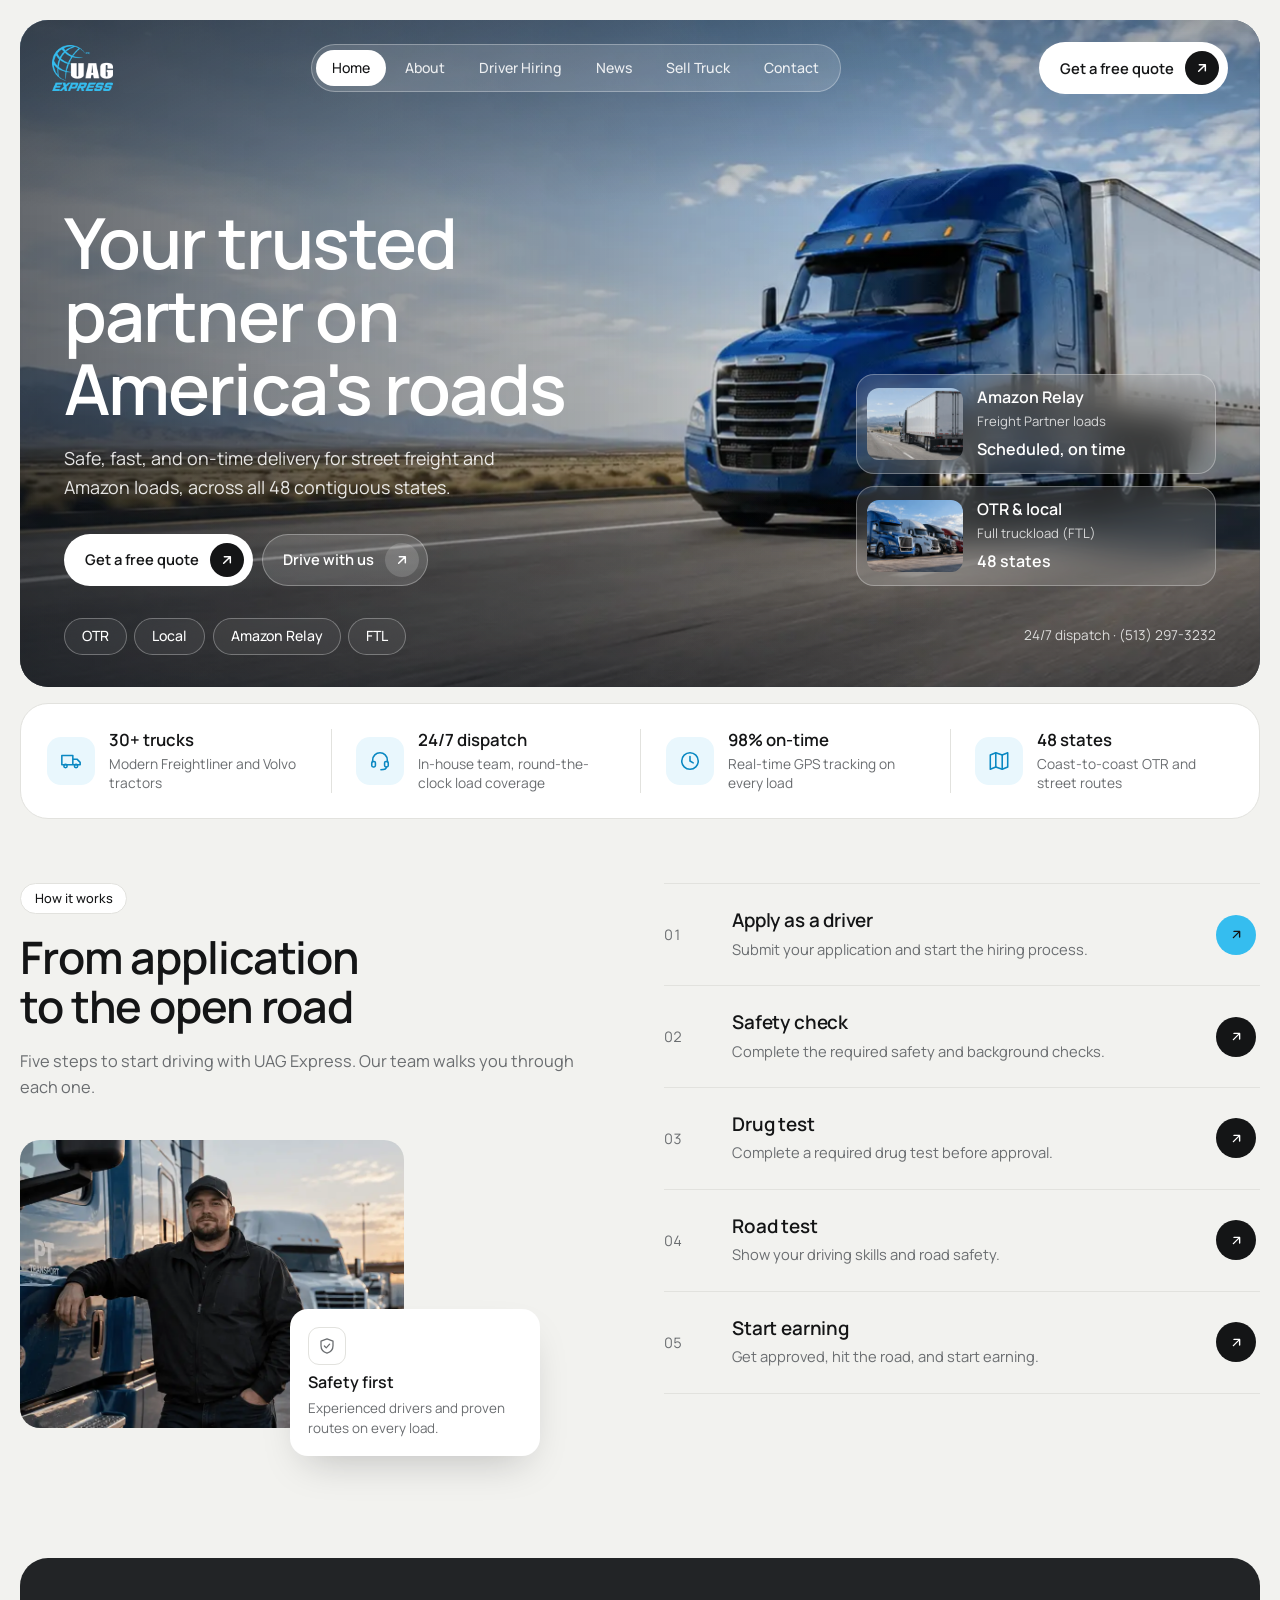
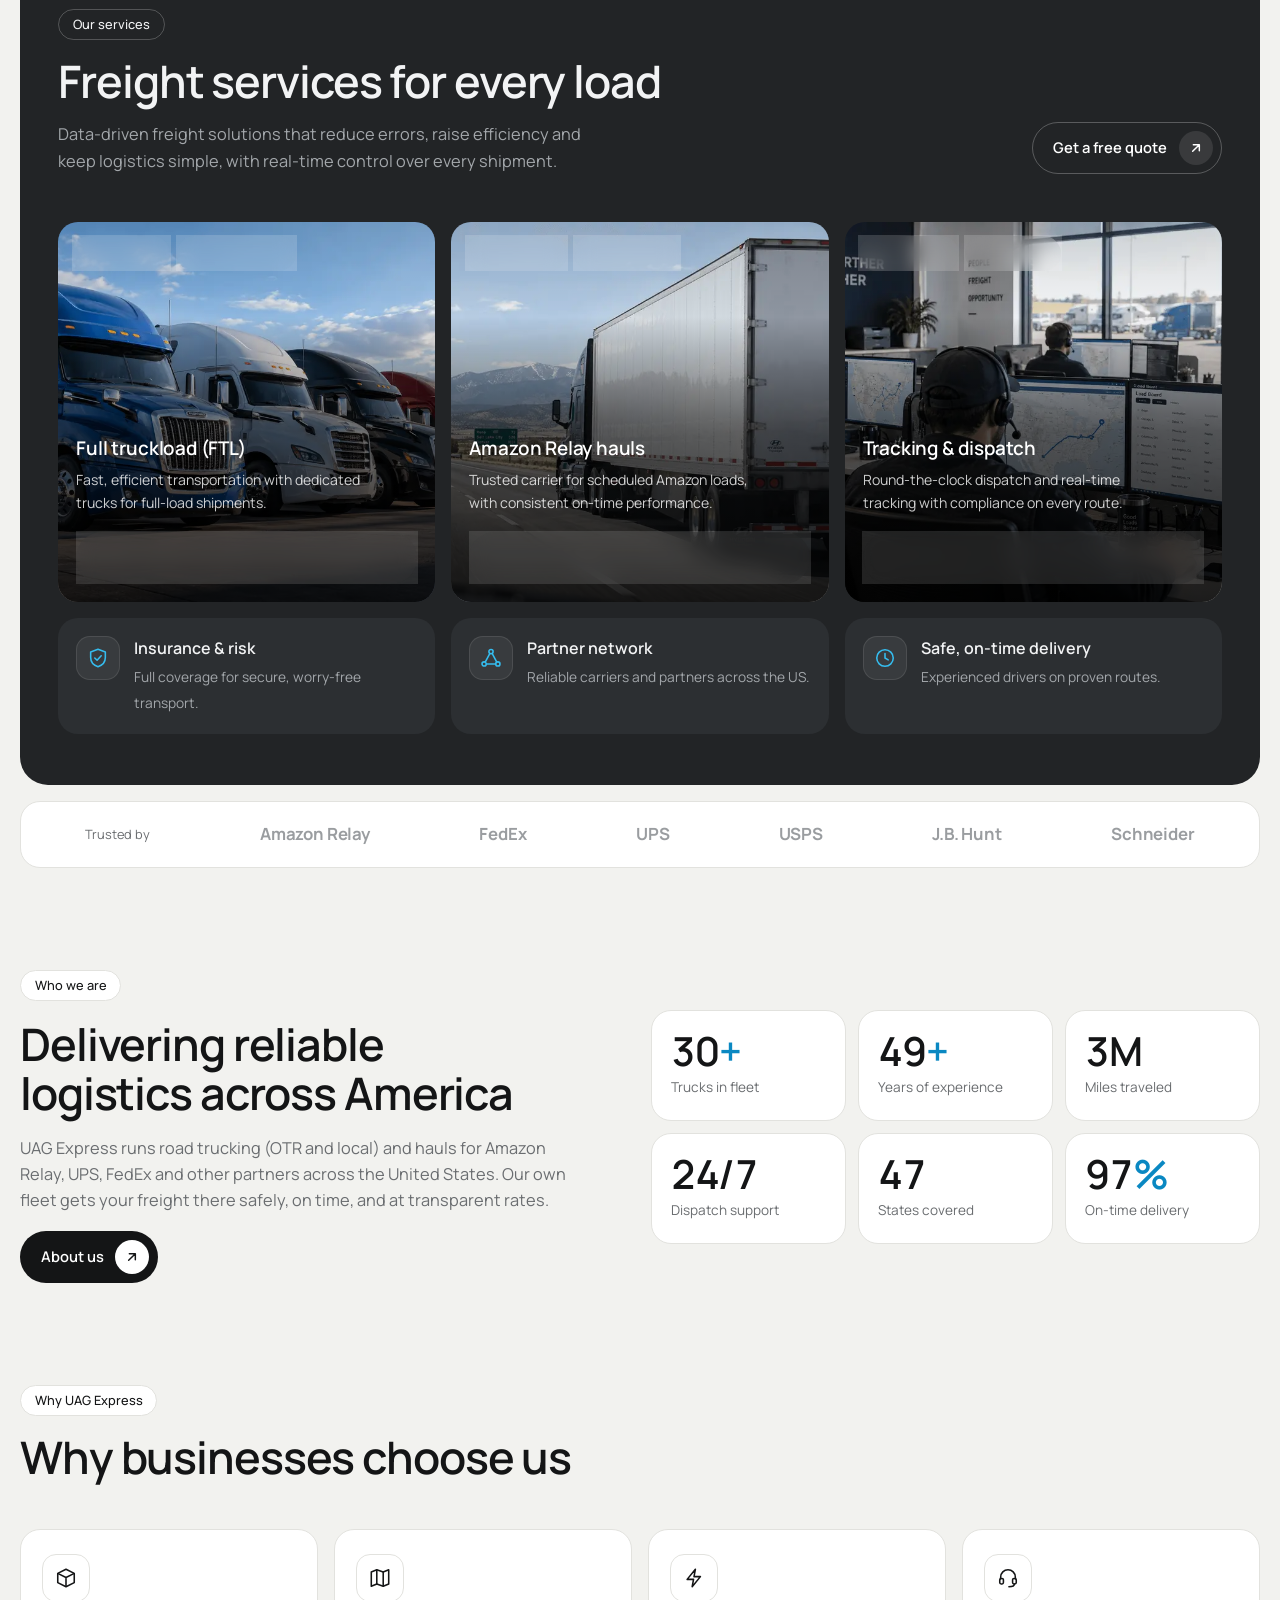
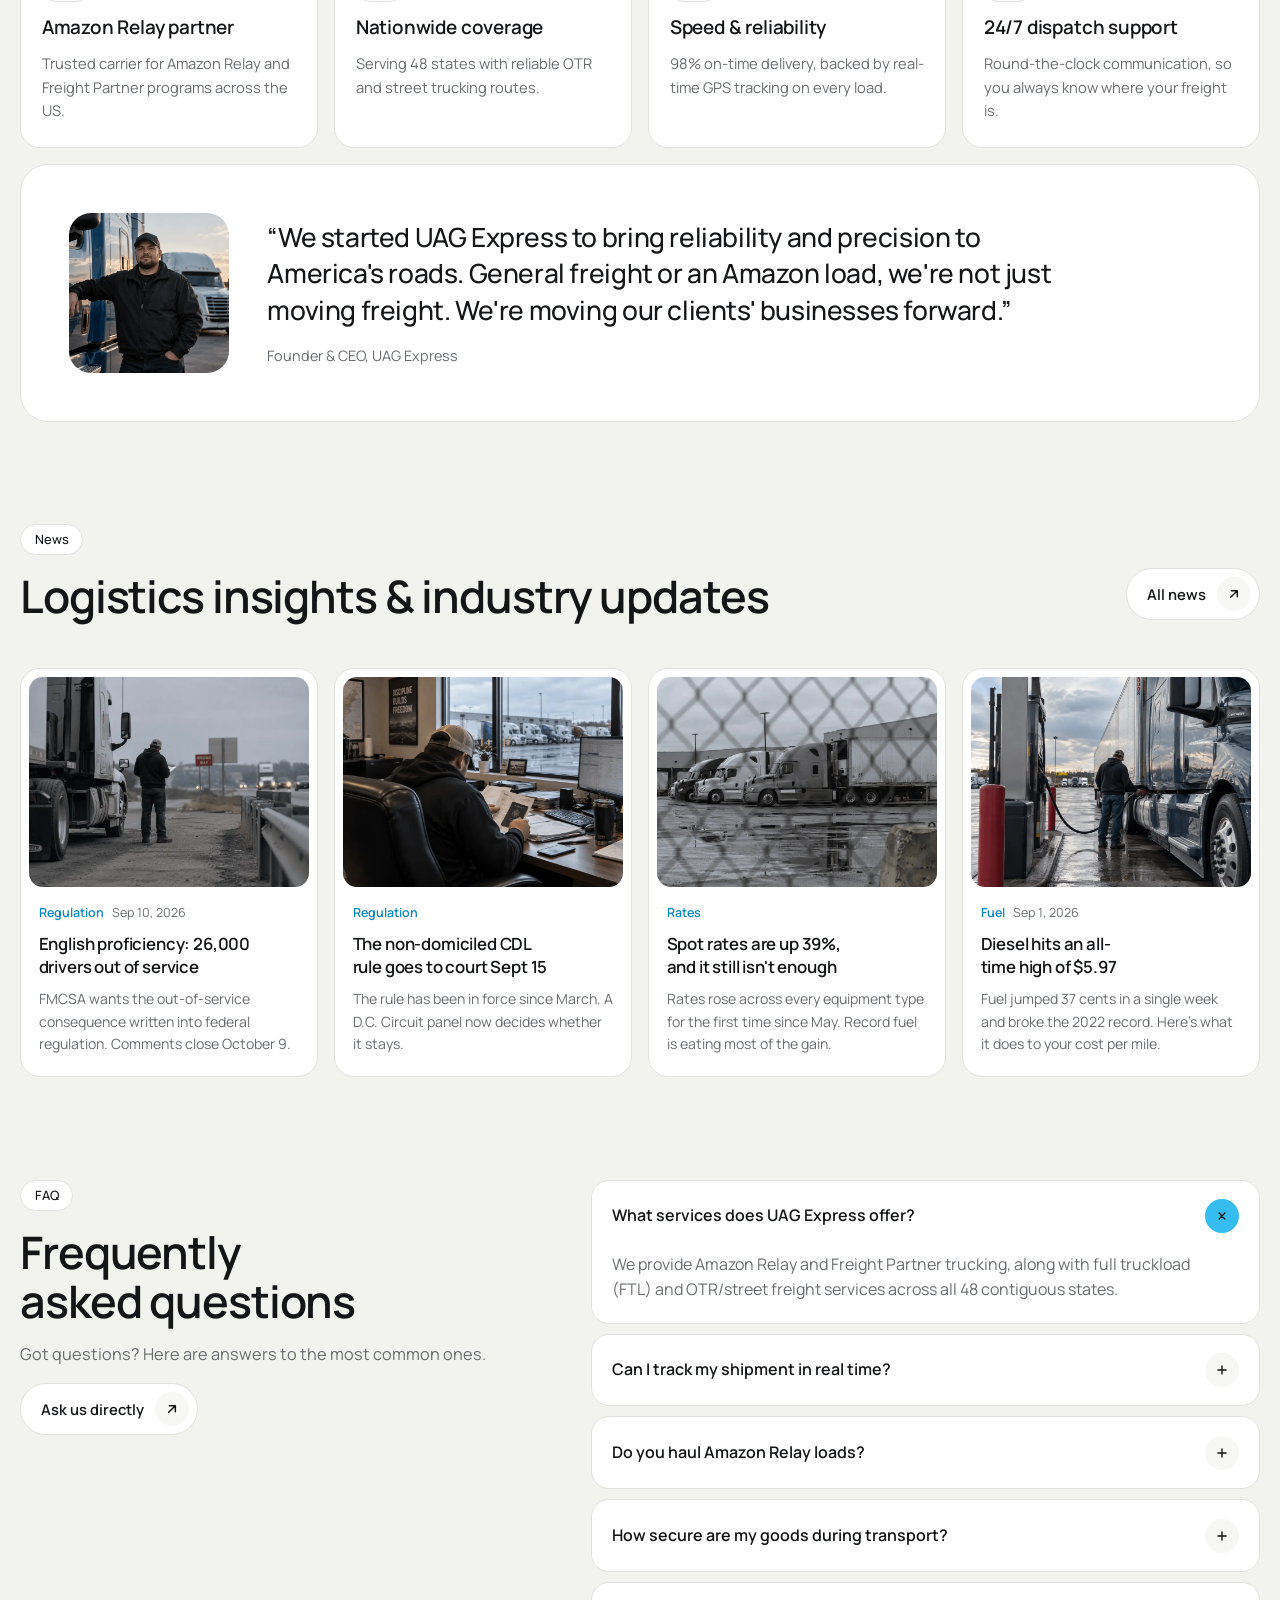
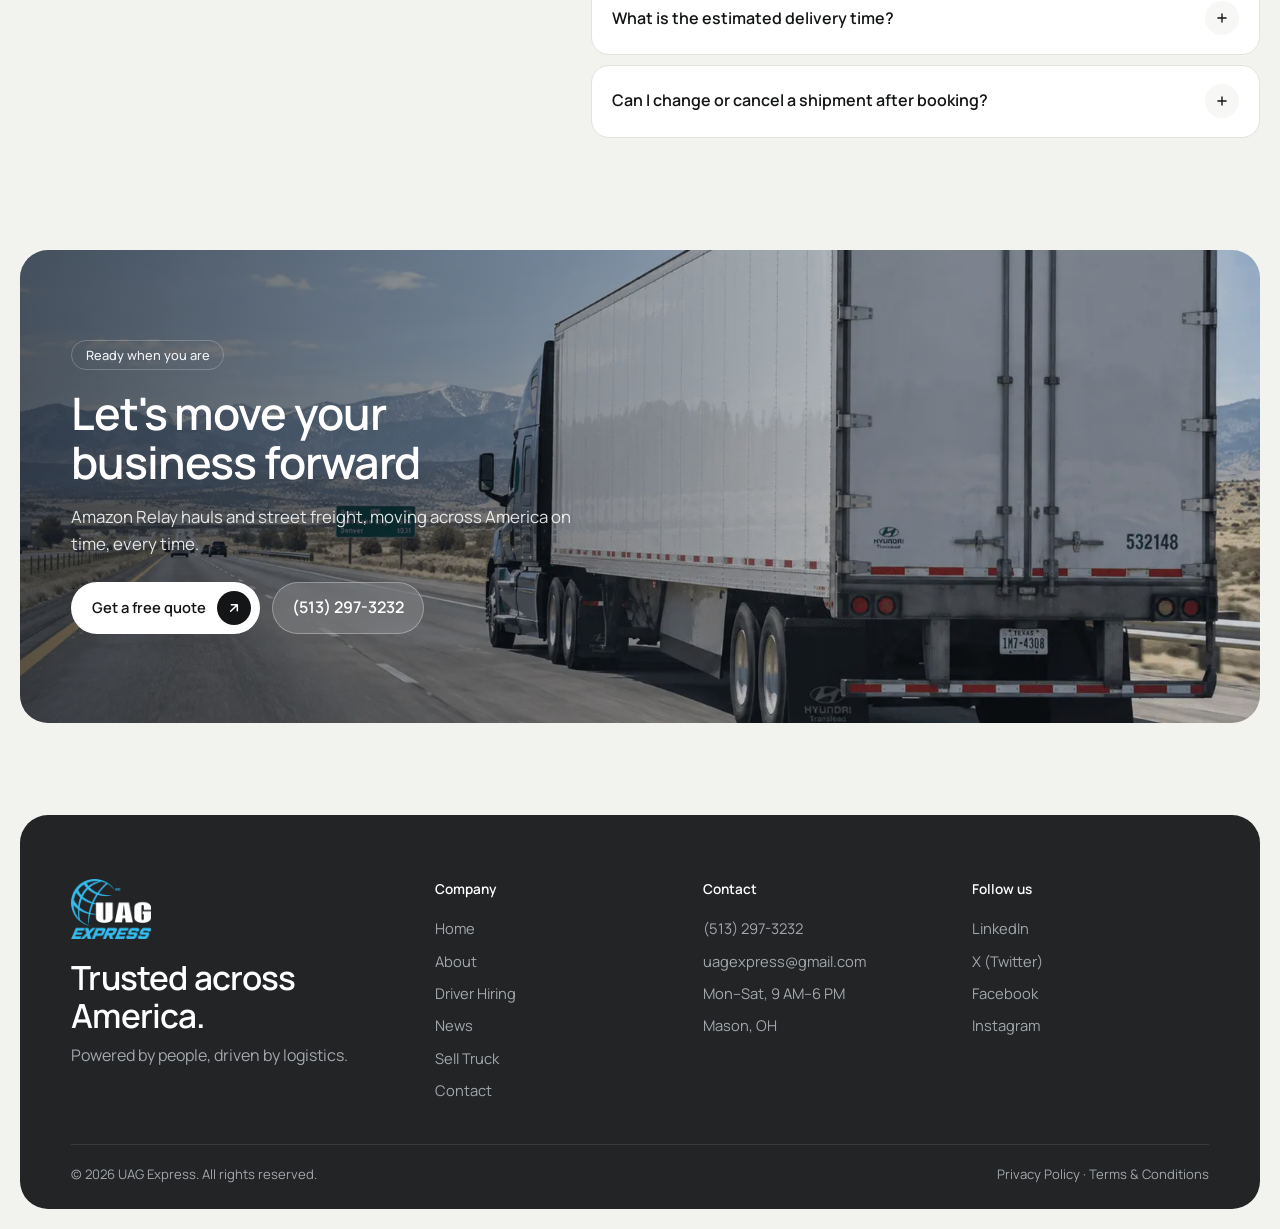
==== index.html @ dd46eb97 "first commit" ====
<!doctype html>
<html lang="en">
<head>
<meta charset="utf-8">
<meta name="viewport" content="width=device-width, initial-scale=1, viewport-fit=cover">
<title>UAG Express — OTR, Local &amp; Amazon Relay Trucking</title>
<meta name="description" content="UAG Express runs OTR, local and Amazon Relay trucking across 48 states. 24/7 dispatch, real-time GPS tracking and 98% on-time delivery. Mason, OH.">
<link rel="canonical" href="https://uagexpress.com/">
<meta property="og:type" content="website">
<meta property="og:site_name" content="UAG Express">
<meta property="og:title" content="UAG Express — OTR, Local &amp; Amazon Relay Trucking">
<meta property="og:description" content="UAG Express runs OTR, local and Amazon Relay trucking across 48 states. 24/7 dispatch, real-time GPS tracking and 98% on-time delivery. Mason, OH.">
<meta property="og:url" content="https://uagexpress.com/">
<meta property="og:image" content="https://uagexpress.com/img/og-image.jpg">
<meta property="og:image:width" content="1200">
<meta property="og:image:height" content="630">
<meta name="twitter:card" content="summary_large_image">
<meta name="theme-color" content="#F2F2EF">
<link rel="icon" type="image/png" href="img/logo-navy.png">
<link rel="preconnect" href="https://fonts.googleapis.com">
<link rel="preconnect" href="https://fonts.gstatic.com" crossorigin>
<link rel="stylesheet" href="https://fonts.googleapis.com/css2?family=Manrope:wght@400;500;600;700&display=swap">
<link rel="stylesheet" href="css/style.css">
<script src="js/main.js" defer></script>
</head>
<body data-page="home">

<svg width="0" height="0" style="position:absolute" aria-hidden="true">
  <defs>
    <symbol id="i-ne" viewBox="0 0 24 24" fill="none" stroke="currentColor" stroke-width="2.2" stroke-linecap="round" stroke-linejoin="round"><path d="M7 17L17 7M8 7h9v9"/></symbol>
    <symbol id="i-plus" viewBox="0 0 24 24" fill="none" stroke="currentColor" stroke-width="2.4" stroke-linecap="round"><path d="M12 5v14M5 12h14"/></symbol>
    <symbol id="i-truck" viewBox="0 0 24 24" fill="none" stroke="currentColor" stroke-width="1.7" stroke-linejoin="round"><path d="M2 6h12v10H2zM14 10h4.5l3.5 3.5V16h-8z"/><circle cx="6" cy="17.5" r="1.8"/><circle cx="17.5" cy="17.5" r="1.8"/></symbol>
    <symbol id="i-shield" viewBox="0 0 24 24" fill="none" stroke="currentColor" stroke-width="1.7" stroke-linejoin="round" stroke-linecap="round"><path d="M12 2.5l8 3v6c0 5-3.6 8.6-8 10-4.4-1.4-8-5-8-10v-6z"/><path d="M8.5 12l2.5 2.5 4.5-5"/></symbol>
    <symbol id="i-pin" viewBox="0 0 24 24" fill="none" stroke="currentColor" stroke-width="1.7" stroke-linejoin="round"><path d="M12 21.5s7-6.4 7-12a7 7 0 10-14 0c0 5.6 7 12 7 12z"/><circle cx="12" cy="9.5" r="2.4"/></symbol>
    <symbol id="i-headset" viewBox="0 0 24 24" fill="none" stroke="currentColor" stroke-width="1.7" stroke-linecap="round"><path d="M4 13v-2a8 8 0 0116 0v2"/><rect x="3" y="12.5" width="4" height="6" rx="1.5"/><rect x="17" y="12.5" width="4" height="6" rx="1.5"/><path d="M19 18.5c0 1.8-2.2 3-6 3"/></symbol>
    <symbol id="i-net" viewBox="0 0 24 24" fill="none" stroke="currentColor" stroke-width="1.7"><circle cx="12" cy="5" r="2.3"/><circle cx="4.5" cy="18.5" r="2.3"/><circle cx="19.5" cy="18.5" r="2.3"/><path d="M10.8 7L5.7 16.4M13.2 7l5.1 9.4M6.8 18.5h10.4"/></symbol>
    <symbol id="i-clock" viewBox="0 0 24 24" fill="none" stroke="currentColor" stroke-width="1.7" stroke-linecap="round"><circle cx="12" cy="12" r="9"/><path d="M12 7v5l3.5 2"/></symbol>
    <symbol id="i-box" viewBox="0 0 24 24" fill="none" stroke="currentColor" stroke-width="1.7" stroke-linejoin="round"><path d="M12 2.5l9 4.5v10l-9 4.5-9-4.5V7z"/><path d="M3 7l9 4.5L21 7M12 11.5v10"/></symbol>
    <symbol id="i-map" viewBox="0 0 24 24" fill="none" stroke="currentColor" stroke-width="1.7" stroke-linejoin="round"><path d="M2.5 5.5l6-2.5 7 2.5 6-2.5v15.5l-6 2.5-7-2.5-6 2.5z"/><path d="M8.5 3v15.5M15.5 5.5V21"/></symbol>
    <symbol id="i-bolt" viewBox="0 0 24 24" fill="none" stroke="currentColor" stroke-width="1.7" stroke-linejoin="round"><path d="M13.5 2.5L4.5 13.5h7l-1.5 8 9-11h-7z"/></symbol>
    <symbol id="i-phone" viewBox="0 0 24 24" fill="none" stroke="currentColor" stroke-width="1.7" stroke-linejoin="round"><path d="M5 3h4l2 5-2.5 1.5a11 11 0 006 6L16 13l5 2v4a2 2 0 01-2 2A17 17 0 013 5a2 2 0 012-2z"/></symbol>
    <symbol id="i-mail" viewBox="0 0 24 24" fill="none" stroke="currentColor" stroke-width="1.7" stroke-linejoin="round"><rect x="3" y="5" width="18" height="14" rx="2"/><path d="M3 7l9 6 9-6"/></symbol>
    <symbol id="i-loc" viewBox="0 0 24 24" fill="none" stroke="currentColor" stroke-width="1.7" stroke-linejoin="round"><path d="M12 22s7-6.5 7-12a7 7 0 10-14 0c0 5.5 7 12 7 12z"/><circle cx="12" cy="10" r="2.5"/></symbol>
    <symbol id="i-check" viewBox="0 0 24 24" fill="none" stroke="currentColor" stroke-width="1.7" stroke-linecap="round" stroke-linejoin="round"><rect x="3" y="3" width="18" height="18" rx="5"/><path d="M8 12.5l3 3 5-6"/></symbol>
    <symbol id="i-menu" viewBox="0 0 24 24" fill="none" stroke="currentColor" stroke-width="2" stroke-linecap="round"><path d="M4 8h16M4 16h16"/></symbol>
  </defs>
</svg>

<div class="frame">
<main>
<div class="page">
  <div class="hcard">
    <img class="bg" src="img/hero.webp" alt="">
      <div class="topbar">
    <a class="logo" href="index.html" aria-label="UAG Express home"><img src="img/logo-white.png" alt="UAG Express"></a>
    <nav class="nav" aria-label="Main">
      <a href="index.html" aria-current="page">Home</a><a href="about.html">About</a><a href="driver-hiring.html">Driver Hiring</a><a href="news.html">News</a><a href="sell-truck.html">Sell Truck</a><a href="contact.html">Contact</a>
    </nav>
    <a class="btn btn-white" href="contact.html">Get a free quote <span class="ar"><svg><use href="#i-ne"/></svg></span></a>
    <button class="burger" type="button" aria-label="Open menu" aria-expanded="false"><svg width="22" height="22"><use href="#i-menu"/></svg></button>
  </div>
    <div class="hero-body">
      <div class="hero-copy">
        <h1>Your trusted partner on America's roads</h1>
        <p>Safe, fast, and on-time delivery for street freight and Amazon loads, across all 48 contiguous states.</p>
        <div class="hero-btns"><a class="btn btn-white" href="contact.html">Get a free quote <span class="ar"><svg><use href="#i-ne"/></svg></span></a><a class="btn btn-glass" href="driver-hiring.html">Drive with us <span class="ar"><svg><use href="#i-ne"/></svg></span></a></div>
      </div>
      <div class="glass-stack">
        <a class="gcard" href="#services"><img src="img/states.webp" alt=""><div><b>Amazon Relay</b><span>Freight Partner loads</span><em>Scheduled, on time</em></div></a>
        <a class="gcard" href="#services"><img src="img/fleet.webp" alt=""><div><b>OTR &amp; local</b><span>Full truckload (FTL)</span><em>48 states</em></div></a>
      </div>
    </div>
    <div class="hero-foot">
      <div class="chips"><span>OTR</span><span>Local</span><span>Amazon Relay</span><span>FTL</span></div>
      <small>24/7 dispatch · (513) 297-3232</small>
    </div>
  </div>

  <div>
    <div class="features">
      <div class="feat"><span class="ibox"><svg><use href="#i-truck"/></svg></span><div><b>30+ trucks</b><span>Modern Freightliner and Volvo tractors</span></div></div>
      <div class="feat"><span class="ibox"><svg><use href="#i-headset"/></svg></span><div><b>24/7 dispatch</b><span>In-house team, round-the-clock load coverage</span></div></div>
      <div class="feat"><span class="ibox"><svg><use href="#i-clock"/></svg></span><div><b>98% on-time</b><span>Real-time GPS tracking on every load</span></div></div>
      <div class="feat"><span class="ibox"><svg><use href="#i-map"/></svg></span><div><b>48 states</b><span>Coast-to-coast OTR and street routes</span></div></div>
    </div>
  </div>

  <section id="drive" style="padding-top:clamp(32px,5vw,64px)">
    <div class="wrap process">
      <div class="process-l">
        <span class="tag">How it works</span>
        <h2>From application to the open road</h2>
        <p class="lede">Five steps to start driving with UAG Express. Our team walks you through each one.</p>
        <div class="photo-note">
          <div class="ph"><img src="img/driver.webp" alt="UAG Express driver beside his truck" loading="lazy"></div>
          <div class="note"><span class="ibox"><svg><use href="#i-shield"/></svg></span><b>Safety first</b><span>Experienced drivers and proven routes on every load.</span></div>
        </div>
      </div>
      <ol class="steps">
        <li><span class="no">01</span><div><h3>Apply as a driver</h3><p>Submit your application and start the hiring process.</p></div><a class="go" href="driver-hiring.html#apply" aria-label="Apply as a driver"><svg><use href="#i-ne"/></svg></a></li>
        <li><span class="no">02</span><div><h3>Safety check</h3><p>Complete the required safety and background checks.</p></div><span class="go"><svg><use href="#i-ne"/></svg></span></li>
        <li><span class="no">03</span><div><h3>Drug test</h3><p>Complete a required drug test before approval.</p></div><span class="go"><svg><use href="#i-ne"/></svg></span></li>
        <li><span class="no">04</span><div><h3>Road test</h3><p>Show your driving skills and road safety.</p></div><span class="go"><svg><use href="#i-ne"/></svg></span></li>
        <li><span class="no">05</span><div><h3>Start earning</h3><p>Get approved, hit the road, and start earning.</p></div><span class="go"><svg><use href="#i-ne"/></svg></span></li>
      </ol>
    </div>
  </section>

  <div class="wrap" id="services">
    <div class="dcard">
      <div class="head row">
        <div><span class="tag on-dark">Our services</span><h2>Freight services for every load</h2><p class="lede">Data-driven freight solutions that reduce errors, raise efficiency and keep logistics simple, with real-time control over every shipment.</p></div>
        <a class="btn btn-line on-dark" href="contact.html">Get a free quote <span class="ar"><svg><use href="#i-ne"/></svg></span></a>
      </div>
      <div class="cards3">
        <article class="icard"><img src="img/fleet.webp" alt="" loading="lazy"><div class="tags"><span>Full truckload</span><span>Dedicated trucks</span></div><div class="bottom"><h3>Full truckload (FTL)</h3><p>Fast, efficient transportation with dedicated trucks for full-load shipments.</p><a class="btn" href="contact.html">Request a quote <span class="ar"><svg><use href="#i-ne"/></svg></span></a></div></article>
        <article class="icard"><img src="img/states.webp" alt="" loading="lazy"><div class="tags"><span>Amazon Relay</span><span>Freight Partner</span></div><div class="bottom"><h3>Amazon Relay hauls</h3><p>Trusted carrier for scheduled Amazon loads, with consistent on-time performance.</p><a class="btn" href="contact.html">Request a quote <span class="ar"><svg><use href="#i-ne"/></svg></span></a></div></article>
        <article class="icard"><img src="img/dispatch.webp" alt="" loading="lazy"><div class="tags"><span>24/7 dispatch</span><span>GPS tracking</span></div><div class="bottom"><h3>Tracking &amp; dispatch</h3><p>Round-the-clock dispatch and real-time tracking with compliance on every route.</p><a class="btn" href="contact.html">Talk to dispatch <span class="ar"><svg><use href="#i-ne"/></svg></span></a></div></article>
      </div>
      <div class="mini3">
        <div class="mini"><span class="ibox"><svg><use href="#i-shield"/></svg></span><div><b>Insurance &amp; risk</b><span>Full coverage for secure, worry-free transport.</span></div></div>
        <div class="mini"><span class="ibox"><svg><use href="#i-net"/></svg></span><div><b>Partner network</b><span>Reliable carriers and partners across the US.</span></div></div>
        <div class="mini"><span class="ibox"><svg><use href="#i-clock"/></svg></span><div><b>Safe, on-time delivery</b><span>Experienced drivers on proven routes.</span></div></div>
      </div>
    </div>
    <div class="partners"><small>Trusted by</small><span>Amazon Relay</span><span>FedEx</span><span>UPS</span><span>USPS</span><span>J.B. Hunt</span><span>Schneider</span></div>
  </div>

  <section>
    <div class="wrap about">
      <div>
        <span class="tag">Who we are</span>
        <h2>Delivering reliable logistics across America</h2>
        <p class="lede">UAG Express runs road trucking (OTR and local) and hauls for Amazon Relay, UPS, FedEx and other partners across the United States. Our own fleet gets your freight there safely, on time, and at transparent rates.</p>
        <a class="btn btn-dark" href="about.html" style="justify-self:start">About us <span class="ar"><svg><use href="#i-ne"/></svg></span></a>
      </div>
      <div class="stats">
        <div class="stat"><span class="n">30<i>+</i></span><span class="k">Trucks in fleet</span></div>
        <div class="stat"><span class="n">50<i>+</i></span><span class="k">Years of experience</span></div>
        <div class="stat"><span class="n">3M</span><span class="k">Miles traveled</span></div>
        <div class="stat"><span class="n">24/7</span><span class="k">Dispatch support</span></div>
        <div class="stat"><span class="n">48</span><span class="k">States covered</span></div>
        <div class="stat"><span class="n">98<i>%</i></span><span class="k">On-time delivery</span></div>
      </div>
    </div>
  </section>

  <section class="mt0">
    <div class="wrap">
      <div class="head"><span class="tag">Why UAG Express</span><h2>Why businesses choose us</h2></div>
      <div class="why">
        <div class="wcard"><span class="ibox"><svg><use href="#i-box"/></svg></span><h3>Amazon Relay partner</h3><p>Trusted carrier for Amazon Relay and Freight Partner programs across the US.</p></div>
        <div class="wcard"><span class="ibox"><svg><use href="#i-map"/></svg></span><h3>Nationwide coverage</h3><p>Serving 48 states with reliable OTR and street trucking routes.</p></div>
        <div class="wcard"><span class="ibox"><svg><use href="#i-bolt"/></svg></span><h3>Speed &amp; reliability</h3><p>98% on-time delivery, backed by real-time GPS tracking on every load.</p></div>
        <div class="wcard"><span class="ibox"><svg><use href="#i-headset"/></svg></span><h3>24/7 dispatch support</h3><p>Round-the-clock communication, so you always know where your freight is.</p></div>
      </div>
      <div ><div class="quote"><div class="qph"><img src="img/driver.webp" alt="" loading="lazy"></div><div><blockquote>“We started UAG Express to bring reliability and precision to America's roads. General freight or an Amazon load, we're not just moving freight. We're moving our clients' businesses forward.”</blockquote><cite>Founder &amp; CEO, UAG Express</cite></div></div></div>
    </div>
  </section>

  <section class="mt0">
    <div class="wrap">
      <div class="head row"><div style="display:grid;gap:1rem"><span class="tag">News</span><h2>Logistics insights &amp; industry updates</h2></div><a class="btn btn-line" href="news.html">All news <span class="ar"><svg><use href="#i-ne"/></svg></span></a></div>
      <div class="news">
        <a class="post" href="news.html"><div class="ph"><img src="img/n-english.webp" alt="" loading="lazy" width="1100" height="733"></div><div class="body"><div class="meta"><span class="t">Regulation</span><span>Sep 10, 2026</span></div><h3>English proficiency: 26,000 drivers out of service</h3><p>FMCSA wants the out-of-service consequence written into federal regulation. Comments close October 9.</p></div></a>
        <a class="post" href="news.html"><div class="ph"><img src="img/n-cdl.webp" alt="" loading="lazy" width="1100" height="733"></div><div class="body"><div class="meta"><span class="t">Regulation</span></div><h3>The non-domiciled CDL rule goes to court Sept 15</h3><p>The rule has been in force since March. A D.C. Circuit panel now decides whether it stays.</p></div></a>
        <a class="post" href="news.html"><div class="ph"><img src="img/n-rates.webp" alt="" loading="lazy" width="1100" height="733"></div><div class="body"><div class="meta"><span class="t">Rates</span></div><h3>Spot rates are up 39%, and it still isn&#x27;t enough</h3><p>Rates rose across every equipment type for the first time since May. Record fuel is eating most of the gain.</p></div></a>
        <a class="post" href="news.html"><div class="ph"><img src="img/n-diesel.webp" alt="" loading="lazy" width="1100" height="733"></div><div class="body"><div class="meta"><span class="t">Fuel</span><span>Sep 1, 2026</span></div><h3>Diesel hits an all-time high of $5.97</h3><p>Fuel jumped 37 cents in a single week and broke the 2022 record. Here&#x27;s what it does to your cost per mile.</p></div></a>
      </div>
    </div>
  </section>

  <section class="mt0"><div class="wrap faq">
      <div><span class="tag">FAQ</span><h2>Frequently asked questions</h2><p class="lede">Got questions? Here are answers to the most common ones.</p><a class="btn btn-line" href="contact.html" style="justify-self:start">Ask us directly <span class="ar"><svg><use href="#i-ne"/></svg></span></a></div>
      <div>
        <details open><summary>What services does UAG Express offer?<span class="pm"><svg><use href="#i-plus"/></svg></span></summary><p>We provide Amazon Relay and Freight Partner trucking, along with full truckload (FTL) and OTR/street freight services across all 48 contiguous states.</p></details>
        <details><summary>Can I track my shipment in real time?<span class="pm"><svg><use href="#i-plus"/></svg></span></summary><p>Yes. Every load is tracked with real-time GPS, so you always know exactly where your shipment is throughout its journey.</p></details>
        <details><summary>Do you haul Amazon Relay loads?<span class="pm"><svg><use href="#i-plus"/></svg></span></summary><p>Yes. Amazon Relay and Freight Partner hauls are one of our core services, with consistent on-time performance for scheduled Amazon loads.</p></details>
        <details><summary>How secure are my goods during transport?<span class="pm"><svg><use href="#i-plus"/></svg></span></summary><p>All shipments are handled by experienced, vetted drivers using proper loading and securing procedures, with full insurance coverage on every load.</p></details>
        <details><summary>What is the estimated delivery time?<span class="pm"><svg><use href="#i-plus"/></svg></span></summary><p>It depends on route and distance. With nationwide coverage and a 98% on-time rate, most loads arrive on schedule as planned.</p></details>
        <details><summary>Can I change or cancel a shipment after booking?<span class="pm"><svg><use href="#i-plus"/></svg></span></summary><p>Yes. Contact our dispatch team as early as possible. Changes and cancellations are handled case by case, depending on how close the load is to pickup.</p></details>
      </div>
    </div></section>
  <div class="wrap">
  <section style="padding-top:0;padding-bottom:clamp(40px,6vw,72px)">
  <div class="cta">
    <img src="img/states-lg.webp" alt="" loading="lazy" style="object-position:50% 55%">
    <div class="cta-in">
      <span class="tag on-dark">Ready when you are</span>
      <h2>Let's move your business forward</h2>
      <p>Amazon Relay hauls and street freight, moving across America on time, every time.</p>
      <div class="actions"><a class="btn btn-white" href="contact.html">Get a free quote <span class="ar"><svg><use href="#i-ne"/></svg></span></a><span class="phone-pill">(513) 297-3232</span></div>
    </div>
  </div>
  </section>
  </div>
</div>
</main>
</div>

<footer>
  <div class="frame" style="padding-block:0">
    <div class="fcard">
      <div class="foot">
        <div>
          <a class="logo" href="index.html" aria-label="UAG Express home"><img src="img/logo-white.png" alt="UAG Express"></a>
          <p class="big">Trusted across America.</p>
          <p style="margin-top:.5rem">Powered by people, driven by logistics.</p>
        </div>
        <div><h4>Company</h4><ul><li><a href="index.html">Home</a></li><li><a href="about.html">About</a></li><li><a href="driver-hiring.html">Driver Hiring</a></li><li><a href="news.html">News</a></li><li><a href="sell-truck.html">Sell Truck</a></li><li><a href="contact.html">Contact</a></li></ul></div>
        <div><h4>Contact</h4><ul><li>(513) 297-3232</li><li>uagexpress@gmail.com</li><li>Mon–Sat, 9 AM–6 PM</li><li>Mason, OH</li></ul></div>
        <div><h4>Follow us</h4><ul><li><a href="index.html">LinkedIn</a></li><li><a href="index.html">X (Twitter)</a></li><li><a href="index.html">Facebook</a></li><li><a href="index.html">Instagram</a></li></ul></div>
      </div>
      <div class="foot-bottom"><span>© 2026 UAG Express. All rights reserved.</span><span>Privacy Policy · Terms &amp; Conditions</span></div>
    </div>
  </div>
</footer>

</body>
</html>
---- css/style.css ----
/* UAG Express — site styles */
body{margin:0}
/* Layout: soft neutral canvas with large rounded photo cards, glass chips over photography, one charcoal card per page for rhythm; UAG sky blue used sparingly as the single accent. Light-only by design. */
:root{
  --bg:#F2F2EF; --surface:#FFFFFF; --soft:#F7F7F5; --ink:#141516; --muted:#6A6D70; --line:#E2E2DE;
  --dark:#222426; --dark-2:#2C2F32; --on-dark:#F2F3F4; --on-dark-muted:#A3A7AB;
  --accent:#35BDEF; --accent-deep:#0A88C2;
  --glass:rgba(255,255,255,.14); --glass-line:rgba(255,255,255,.3);
  --f:"Manrope",system-ui,-apple-system,"Segoe UI",sans-serif;
  --r-xl:28px; --r-lg:20px; --r:14px; --wrap:1240px;
  color-scheme:light;
}
*{box-sizing:border-box}
html{scroll-behavior:smooth}
body{background:var(--bg);color:var(--ink);font:400 16px/1.6 var(--f);-webkit-font-smoothing:antialiased}
a{color:inherit;text-decoration:none}
img{display:block;max-width:100%}
h1,h2,h3{margin:0;font-weight:600;letter-spacing:-.025em;text-wrap:balance}
h1{font-size:clamp(2.5rem,5.6vw,4.4rem);line-height:1.04}
h2{font-size:clamp(1.9rem,3.6vw,2.8rem);line-height:1.1}
h3{font-size:1.18rem;line-height:1.3;letter-spacing:-.01em}
p{margin:0}
.frame{max-width:1440px;margin-inline:auto;padding-inline:clamp(10px,1.6vw,20px);padding-block:clamp(10px,1.6vw,20px) 0}
.wrap{max-width:none;margin-inline:0;padding-inline:0} /* content shares the frame edges with the hero card and footer */
section{padding-block:clamp(56px,8vw,104px)}
.mt0{padding-top:0}
.muted{color:var(--muted)}
.tag{justify-self:start;display:inline-flex;align-items:center;font:500 .8rem/1 var(--f);padding:.5rem .85rem;border:1px solid var(--line);border-radius:999px;background:var(--surface);color:var(--ink)}
.tag.on-dark{background:transparent;border-color:rgba(255,255,255,.22);color:var(--on-dark)}
.lede{color:var(--muted);font-size:1.02rem;max-width:56ch}
.head{display:grid;gap:1rem;margin-bottom:clamp(28px,4vw,48px)}
.head.row{grid-template-columns:1fr auto;align-items:end;gap:1.5rem}
@media (max-width:720px){.head.row{grid-template-columns:1fr}}

/* buttons */
.btn{display:inline-flex;align-items:center;gap:.7rem;font:600 .92rem/1 var(--f);padding:.5rem .5rem .5rem 1.25rem;min-height:48px;border-radius:999px;border:1px solid transparent;cursor:pointer;transition:transform .15s ease,background .15s ease,border-color .15s ease;white-space:nowrap}
.btn .ar{width:34px;height:34px;border-radius:50%;display:grid;place-items:center;flex:none;transition:transform .2s ease}
.btn .ar svg{width:16px;height:16px}
.btn:hover .ar{transform:rotate(45deg)}
.btn-white{background:#fff;color:var(--ink)}
.btn-white .ar{background:var(--ink);color:#fff}
.btn-dark{background:var(--ink);color:#fff}
.btn-dark .ar{background:#fff;color:var(--ink)}
.btn-line{border-color:var(--line);background:var(--surface);color:var(--ink)}
.btn-line .ar{background:var(--soft)}
.btn-line.on-dark{background:transparent;border-color:rgba(255,255,255,.25);color:#fff}
.btn-line.on-dark .ar{background:rgba(255,255,255,.1)}
a:focus-visible,button:focus-visible,summary:focus-visible,input:focus-visible,textarea:focus-visible{outline:3px solid var(--accent);outline-offset:3px}

/* hero card + overlaid header */
.hcard{position:relative;border-radius:var(--r-xl);overflow:hidden;color:#fff;background:#3A4B5C;isolation:isolate}
.hcard > img.bg{position:absolute;inset:0;width:100%;height:100%;object-fit:cover;z-index:-2}
.hcard::before{content:"";position:absolute;inset:0;z-index:-1;background:linear-gradient(90deg,rgba(10,16,24,.62) 0%,rgba(10,16,24,.3) 45%,rgba(10,16,24,0) 75%),linear-gradient(180deg,rgba(10,16,24,.35) 0%,transparent 28%,transparent 70%,rgba(10,16,24,.35))}
.topbar{display:flex;align-items:center;justify-content:space-between;gap:1rem;padding:clamp(14px,2vw,22px) clamp(16px,3vw,32px)}
.logo img{height:46px;width:auto}
.nav{display:flex;gap:.15rem;padding:.3rem;border-radius:999px;background:var(--glass);border:1px solid var(--glass-line);backdrop-filter:blur(16px);-webkit-backdrop-filter:blur(16px)}
.nav a{font:500 .88rem/1 var(--f);padding:.7rem 1rem;border-radius:999px;color:rgba(255,255,255,.88)}
.nav a:hover{background:rgba(255,255,255,.12);color:#fff}
.nav a[aria-current="page"]{background:#fff;color:var(--ink)}
.topbar .btn{min-height:44px}
.burger{display:none;width:46px;height:46px;border-radius:50%;background:var(--glass);border:1px solid var(--glass-line);color:#fff;cursor:pointer;backdrop-filter:blur(16px);-webkit-backdrop-filter:blur(16px)}
@media (max-width:980px){
  .topbar .btn{display:none}
  .burger{display:grid;place-items:center}
  .nav{display:none;position:absolute;left:12px;right:12px;top:78px;z-index:20;flex-direction:column;background:rgba(20,24,28,.82);border-radius:20px;padding:.5rem}
  .nav.open{display:flex}
  .nav a{padding:1rem 1.1rem;font-size:1rem}
}
.hero-body{display:grid;grid-template-columns:1.1fr .9fr;gap:2rem;align-items:end;padding:clamp(40px,7vw,96px) clamp(20px,3.4vw,48px) clamp(20px,3vw,32px)}
.hero-copy{display:grid;gap:1.2rem;align-content:start;align-self:start;min-width:0}
.hero-copy p{font-size:clamp(1rem,1.4vw,1.15rem);color:rgba(255,255,255,.88);max-width:40ch}
.hero-copy .btn{justify-self:start;margin-top:.4rem}
.glass-stack{display:grid;gap:12px;justify-self:end;width:min(100%,360px)}
.gcard{display:grid;grid-template-columns:96px 1fr;gap:14px;align-items:center;padding:10px;border-radius:18px;background:var(--glass);border:1px solid var(--glass-line);backdrop-filter:blur(18px);-webkit-backdrop-filter:blur(18px)}
.gcard img{width:96px;height:72px;object-fit:cover;border-radius:12px}
.gcard b{display:block;font-weight:600;font-size:1rem}
.gcard span{display:block;font-size:.82rem;color:rgba(255,255,255,.78)}
.gcard em{display:block;font-style:normal;font-weight:600;margin-top:.35rem}
.hero-foot{display:flex;justify-content:space-between;align-items:center;gap:1rem;flex-wrap:wrap;padding:0 clamp(20px,3.4vw,48px) clamp(20px,3vw,32px)}
.chips{display:flex;flex-wrap:wrap;gap:.5rem}
.chips span{font:500 .88rem/1 var(--f);padding:.65rem 1.05rem;border-radius:999px;border:1px solid var(--glass-line);background:rgba(255,255,255,.06);backdrop-filter:blur(10px);-webkit-backdrop-filter:blur(10px)}
.hero-foot small{font-size:.85rem;color:rgba(255,255,255,.8)}
@media (max-width:860px){
  .hero-body{grid-template-columns:1fr;padding-top:40px}
  .glass-stack{justify-self:stretch;width:100%}
  .hcard::before{background:linear-gradient(180deg,rgba(10,16,24,.55),rgba(10,16,24,.35) 50%,rgba(10,16,24,.65))}
}
.hcard.inner .hero-body{grid-template-columns:1fr;padding-block:clamp(48px,8vw,120px) clamp(36px,5vw,64px)}
.hcard.inner h1{max-width:18ch;font-size:clamp(2.3rem,4.6vw,3.6rem)}
.hcard.inner .hero-copy p{max-width:48ch}
.hcard.inner::before{background:linear-gradient(90deg,rgba(10,16,24,.75) 0%,rgba(10,16,24,.45) 50%,rgba(10,16,24,.1) 85%),linear-gradient(180deg,rgba(10,16,24,.4),transparent 30%)}

/* feature row */
.features{display:grid;grid-template-columns:repeat(4,1fr);margin-top:16px;background:var(--surface);border:1px solid var(--line);border-radius:var(--r-xl);overflow:hidden}
.feat{display:flex;align-items:center;gap:14px;padding:clamp(18px,2.2vw,26px) clamp(16px,2vw,28px);min-width:0;position:relative}
.feat + .feat::before{content:"";position:absolute;left:0;top:22%;bottom:22%;width:1px;background:var(--line)}
.ibox{width:48px;height:48px;border-radius:14px;background:var(--surface);border:1px solid var(--line);display:grid;place-items:center;flex:none}
.ibox svg{width:22px;height:22px}
.feat .ibox{background:#E9F7FD;border-color:transparent;color:var(--accent-deep)}
.feat > div{min-width:0}
.feat b{display:block;font-weight:600;font-size:1.05rem;line-height:1.2;margin-bottom:.25rem}
.feat span:not(.ibox){display:block;font-size:.86rem;color:var(--muted);line-height:1.4}
@media (max-width:1000px){.features{grid-template-columns:repeat(2,1fr)}.feat:nth-child(3)::before{display:none}.feat:nth-child(n+3){border-top:1px solid var(--line)}}
@media (max-width:520px){.features{grid-template-columns:1fr}.feat::before{display:none}.feat + .feat{border-top:1px solid var(--line)}}

/* process */
.process{display:grid;grid-template-columns:1fr 1.05fr;gap:clamp(32px,6vw,88px);align-items:start}
.process-l{display:grid;gap:1.1rem;min-width:0}
.photo-note{position:relative;margin-top:1.4rem;max-width:520px;padding-bottom:28px;padding-right:28px}
.photo-note .ph{border-radius:var(--r-lg);overflow:hidden;aspect-ratio:4/3;max-width:78%}
.photo-note .ph img{width:100%;height:100%;object-fit:cover}
.note{position:absolute;right:0;bottom:0;width:min(250px,60%);background:var(--surface);border-radius:18px;padding:1.1rem 1.15rem;box-shadow:0 18px 40px -16px rgba(20,21,22,.25);display:grid;gap:.45rem}
.note .ibox{width:38px;height:38px;border-radius:11px}
.note .ibox svg{width:18px;height:18px}
.note b{font-weight:600;line-height:1.25}
.note span{font-size:.84rem;color:var(--muted);line-height:1.45}
.steps{list-style:none;margin:0;padding:0;display:grid}
.steps li{display:grid;grid-template-columns:52px 1fr 44px;gap:1rem;align-items:center;padding:1.5rem 0;border-top:1px solid var(--line)}
.steps li:last-child{border-bottom:1px solid var(--line)}
.steps .no{font-size:.9rem;color:var(--muted);font-variant-numeric:tabular-nums}
.steps h3{margin-bottom:.3rem}
.steps p{font-size:.92rem;color:var(--muted)}
.steps .go{width:40px;height:40px;border-radius:50%;background:var(--ink);color:#fff;display:grid;place-items:center}
.steps li:first-child .go{background:var(--accent);color:var(--ink)}
.steps .go svg{width:15px;height:15px}
@media (max-width:900px){.process{grid-template-columns:1fr}}

/* dark card */
.dcard{background:var(--dark);color:var(--on-dark);border-radius:var(--r-xl);padding:clamp(28px,4vw,56px) clamp(18px,3vw,40px)}
.dcard .lede{color:var(--on-dark-muted)}
.dcard .head > div{display:grid;gap:1rem;min-width:0}
.cards3{display:grid;grid-template-columns:repeat(3,1fr);gap:16px}
.icard{position:relative;border-radius:var(--r-lg);overflow:hidden;min-height:380px;display:grid;align-content:space-between;padding:14px;color:#fff;isolation:isolate}
.icard img{position:absolute;inset:0;width:100%;height:100%;object-fit:cover;z-index:-2;transition:transform .6s ease}
.icard:hover img{transform:scale(1.04)}
.icard::before{content:"";position:absolute;inset:0;z-index:-1;background:linear-gradient(180deg,rgba(0,0,0,.12) 0%,rgba(0,0,0,0) 25%,rgba(0,0,0,.55) 55%,rgba(0,0,0,.85) 100%)}
.icard .tags{display:flex;flex-wrap:wrap;gap:6px}
.icard .tags span{font-size:.76rem;padding:.42rem .7rem;border-radius:999px;background:rgba(255,255,255,.16);border:1px solid rgba(255,255,255,.25);backdrop-filter:blur(10px);-webkit-backdrop-filter:blur(10px)}
.icard .bottom{display:grid;gap:.5rem;padding:4px}
.icard p{font-size:.88rem;color:rgba(255,255,255,.8);max-width:34ch}
.icard .btn{margin-top:.6rem;justify-content:space-between;background:rgba(255,255,255,.12);border-color:rgba(255,255,255,.25);color:#fff;backdrop-filter:blur(10px);-webkit-backdrop-filter:blur(10px)}
.icard .btn .ar{background:rgba(255,255,255,.14)}
@media (max-width:900px){.cards3{grid-template-columns:1fr}.icard{min-height:320px}}
.mini3{display:grid;grid-template-columns:repeat(3,1fr);gap:16px;margin-top:16px}
.mini{display:grid;grid-template-columns:44px 1fr;gap:14px;padding:18px;border-radius:var(--r-lg);background:var(--dark-2)}
.mini .ibox{width:44px;height:44px;background:rgba(255,255,255,.06);border-color:rgba(255,255,255,.1);color:var(--accent)}
.mini b{display:block;font-weight:600;margin-bottom:.2rem}
.mini span{font-size:.86rem;color:var(--on-dark-muted);line-height:1.45}
@media (max-width:900px){.mini3{grid-template-columns:1fr}}

/* partners strip */
.partners{margin-top:16px;display:flex;flex-wrap:wrap;align-items:center;justify-content:space-around;gap:1rem 2rem;padding:1.2rem 1.6rem;border-radius:var(--r-lg);background:var(--surface);border:1px solid var(--line)}
.partners small{font-size:.8rem;color:var(--muted)}
.partners span{font-weight:700;font-size:1.05rem;letter-spacing:-.01em;color:#9A9DA0}

/* stats */
.about{display:grid;grid-template-columns:1fr 1.1fr;gap:clamp(28px,6vw,88px);align-items:center}
.about > div:first-child{display:grid;gap:1.1rem;min-width:0}
.stats{display:grid;grid-template-columns:repeat(3,1fr);gap:12px}
.stat{background:var(--surface);border:1px solid var(--line);border-radius:var(--r-lg);padding:1.3rem 1.2rem;display:grid;gap:.35rem}
.stat .n{font-size:clamp(1.9rem,3.2vw,2.5rem);font-weight:600;letter-spacing:-.03em;line-height:1;font-variant-numeric:tabular-nums}
.stat .n i{font-style:normal;color:var(--accent-deep)}
.stat .k{font-size:.85rem;color:var(--muted)}
@media (max-width:900px){.about{grid-template-columns:1fr}}
@media (max-width:520px){.stats{grid-template-columns:repeat(2,1fr)}}

/* why + quote */
.why{display:grid;grid-template-columns:repeat(4,1fr);gap:16px}
.wcard{background:var(--surface);border:1px solid var(--line);border-radius:var(--r-lg);padding:1.5rem 1.3rem;display:grid;gap:.8rem;align-content:start}
.wcard p{font-size:.92rem;color:var(--muted)}
@media (max-width:900px){.why{grid-template-columns:repeat(2,1fr)}}
@media (max-width:520px){.why{grid-template-columns:1fr}}
.quote{margin-top:16px;display:grid;grid-template-columns:auto 1fr;gap:clamp(18px,3vw,40px);align-items:center;border-radius:var(--r-xl);background:var(--surface);border:1px solid var(--line);padding:clamp(24px,4vw,48px)}
.quote .qph{width:clamp(96px,14vw,160px);aspect-ratio:1;border-radius:22px;overflow:hidden}
.quote .qph img{width:100%;height:100%;object-fit:cover}
.quote blockquote{margin:0;font-size:clamp(1.2rem,2.2vw,1.65rem);line-height:1.38;font-weight:500;letter-spacing:-.015em;text-wrap:balance}
.quote cite{display:block;margin-top:1rem;font-style:normal;font-size:.9rem;color:var(--muted)}
@media (max-width:640px){.quote{grid-template-columns:1fr}}

/* news */
.news{display:grid;grid-template-columns:repeat(4,1fr);gap:16px}
.post{display:grid;grid-template-rows:auto 1fr;background:var(--surface);border:1px solid var(--line);border-radius:var(--r-lg);overflow:hidden;transition:transform .2s ease,box-shadow .2s ease}
.post:hover{transform:translateY(-3px);box-shadow:0 18px 40px -22px rgba(20,21,22,.35)}
.post .ph{aspect-ratio:4/3;overflow:hidden;margin:8px 8px 0;border-radius:14px;max-width:100%}
.post img{width:100%;height:100%;object-fit:cover}
.post .body{padding:1rem 1.1rem 1.3rem;display:grid;gap:.6rem;align-content:start}
.post .meta{display:flex;gap:.5rem;flex-wrap:wrap;font-size:.78rem;color:var(--muted)}
.post .meta .t{color:var(--accent-deep);font-weight:600}
.post h3{font-size:1.05rem;line-height:1.35}
.post p{font-size:.88rem;color:var(--muted)}
@media (max-width:1000px){.news{grid-template-columns:repeat(2,1fr)}}
@media (max-width:560px){.news{grid-template-columns:1fr}}

/* faq */
.faq{display:grid;grid-template-columns:.85fr 1.15fr;gap:clamp(28px,6vw,88px);align-items:start}
.faq > div:first-child{display:grid;gap:1rem;min-width:0}
@media (max-width:900px){.faq{grid-template-columns:1fr}}
details{background:var(--surface);border:1px solid var(--line);border-radius:18px;margin-bottom:10px}
summary{list-style:none;cursor:pointer;display:flex;justify-content:space-between;gap:1rem;align-items:center;padding:1.15rem 1.25rem;font-weight:600}
summary::-webkit-details-marker{display:none}
summary .pm{flex:none;width:34px;height:34px;border-radius:50%;background:var(--soft);display:grid;place-items:center;transition:transform .2s ease,background .2s ease}
summary .pm svg{width:14px;height:14px}
details[open] summary .pm{transform:rotate(45deg);background:var(--accent)}
details p{color:var(--muted);padding:0 1.25rem 1.25rem;max-width:62ch}

/* cta */
.cta{position:relative;border-radius:var(--r-xl);overflow:hidden;color:#fff;isolation:isolate}
.cta img{position:absolute;inset:0;width:100%;height:100%;object-fit:cover;z-index:-2}
.cta::before{content:"";position:absolute;inset:0;z-index:-1;background:linear-gradient(90deg,rgba(10,16,24,.66),rgba(10,16,24,.15) 75%)}
.cta-in{padding:clamp(40px,7vw,96px) clamp(22px,4vw,56px);display:grid;gap:1.1rem;max-width:640px}
.cta p{color:rgba(255,255,255,.86);font-size:1.05rem}
.cta .actions{display:flex;flex-wrap:wrap;gap:.7rem;margin-top:.4rem}
.cta .phone-pill{display:inline-flex;align-items:center;padding:0 1.2rem;min-height:48px;border-radius:999px;border:1px solid var(--glass-line);background:var(--glass);backdrop-filter:blur(12px);-webkit-backdrop-filter:blur(12px);font-weight:600;user-select:all}

/* about values / sell / contact */
.values{display:grid;grid-template-columns:repeat(3,1fr);gap:16px}
@media (max-width:820px){.values{grid-template-columns:1fr}}
.assure{display:grid;grid-template-columns:repeat(4,1fr);gap:16px}
@media (max-width:900px){.assure{grid-template-columns:repeat(2,1fr)}}
@media (max-width:480px){.assure{grid-template-columns:1fr}}
.truck{display:grid;grid-template-columns:1.25fr 1fr;gap:16px;background:var(--surface);border:1px solid var(--line);border-radius:var(--r-xl);padding:10px}
.gal{display:grid;gap:10px;align-content:start;min-width:0}
.gal .main{aspect-ratio:16/10;border-radius:var(--r-lg);overflow:hidden;max-width:100%}
.gal .main img{width:100%;height:100%;object-fit:cover}
.thumbs{display:flex;gap:8px}
.thumbs button{width:96px;aspect-ratio:16/10;border-radius:12px;overflow:hidden;padding:0;border:2px solid transparent;cursor:pointer;background:none}
.thumbs button[aria-pressed="true"]{border-color:var(--accent)}
.thumbs img{width:100%;height:100%;object-fit:cover}
.tinfo{padding:clamp(14px,2.4vw,32px);display:grid;gap:1.1rem;align-content:start;min-width:0}
.badge{justify-self:start;display:inline-flex;align-items:center;gap:.5rem;font-size:.8rem;font-weight:600;padding:.45rem .8rem;border-radius:999px;background:#E8F7EE;color:#167A3E}
.badge::before{content:"";width:7px;height:7px;border-radius:50%;background:currentColor}
.tinfo h3{font-size:clamp(1.5rem,2.6vw,2rem);letter-spacing:-.025em}
.price{font-size:clamp(2rem,3.4vw,2.6rem);font-weight:600;letter-spacing:-.03em;font-variant-numeric:tabular-nums}
.specs{display:grid;grid-template-columns:1fr 1fr;gap:8px;margin:0}
.specs div{background:var(--soft);border-radius:12px;padding:.8rem .9rem}
.specs dt{font-size:.78rem;color:var(--muted)}
.specs dd{margin:.15rem 0 0;font-weight:600;font-variant-numeric:tabular-nums}
@media (max-width:900px){.truck{grid-template-columns:1fr}}
.contact{display:grid;grid-template-columns:.9fr 1.1fr;gap:16px;align-items:start}
@media (max-width:900px){.contact{grid-template-columns:1fr}}
.cinfo{display:grid;gap:10px}
.ci{display:grid;grid-template-columns:48px 1fr auto;gap:14px;align-items:center;padding:14px 16px;background:var(--surface);border:1px solid var(--line);border-radius:var(--r-lg)}
.ci small{display:block;font-size:.78rem;color:var(--muted)}
.ci b{font-weight:600;user-select:all;word-break:break-word}
.copy{font:600 .8rem/1 var(--f);border:1px solid var(--line);background:var(--soft);color:var(--ink);padding:.55rem .8rem;border-radius:999px;cursor:pointer}
form.card{background:var(--surface);border:1px solid var(--line);border-radius:var(--r-xl);padding:clamp(20px,3.4vw,40px);display:grid;gap:1rem}
.row2{display:grid;grid-template-columns:1fr 1fr;gap:1rem}
@media (max-width:560px){.row2{grid-template-columns:1fr}}
.field{display:grid;gap:.4rem;min-width:0}
.field > label{font-size:.85rem;font-weight:500;color:var(--muted)}
.field input,.field textarea{font:400 1rem/1.4 var(--f);color:var(--ink);background:var(--soft);border:1px solid var(--line);border-radius:12px;padding:.85rem 1rem;width:100%}
.field textarea{min-height:130px;resize:vertical}
.radios{display:flex;flex-wrap:wrap;gap:.5rem}
.radios label{cursor:pointer;position:relative}
.radios input{position:absolute;left:0;top:0;width:1px;height:1px;margin:0;opacity:0;pointer-events:none}
.radios span{display:inline-block;padding:.6rem 1rem;border-radius:999px;border:1px solid var(--line);font-size:.9rem;background:var(--soft)}
.radios input:checked + span{background:var(--ink);border-color:var(--ink);color:#fff}
.radios input:focus-visible + span{outline:3px solid var(--accent);outline-offset:2px}
.form-note{font-size:.9rem;color:var(--muted)}
.sent{padding:.9rem 1rem;border-radius:12px;background:#E8F6FD;color:var(--ink)}

/* footer */
footer{padding-block:clamp(10px,1.6vw,20px)}
.fcard{background:var(--dark);color:var(--on-dark-muted);border-radius:var(--r-xl);padding:clamp(32px,5vw,64px) clamp(20px,4vw,56px) 24px}
.foot{display:grid;grid-template-columns:1.4fr 1fr 1fr 1fr;gap:2rem}
.foot h4{margin:0 0 1rem;font-size:.85rem;font-weight:600;color:#fff}
.foot ul{list-style:none;margin:0;padding:0;display:grid;gap:.55rem;font-size:.92rem}
.foot a:hover{color:#fff}
.foot .big{font-size:clamp(1.5rem,2.6vw,2.1rem);font-weight:600;letter-spacing:-.025em;color:#fff;margin-top:1.2rem;line-height:1.15}
.foot-bottom{margin-top:2.6rem;padding-top:1.2rem;border-top:1px solid rgba(255,255,255,.1);display:flex;justify-content:space-between;gap:1rem;flex-wrap:wrap;font-size:.82rem}
.fcard .logo img{height:60px}
@media (max-width:820px){.foot{grid-template-columns:1fr 1fr}.foot > div:first-child{grid-column:1/-1}}


/* driver hiring */
.hero-btns{display:flex;flex-wrap:wrap;gap:.6rem;margin-top:.4rem}
.btn-glass{background:var(--glass);border-color:var(--glass-line);color:#fff;backdrop-filter:blur(14px);-webkit-backdrop-filter:blur(14px)}
.btn-glass .ar{background:rgba(255,255,255,.16)}
.btn-glass:hover{background:rgba(255,255,255,.24)}
.apply{display:grid;grid-template-columns:.8fr 1.2fr;gap:16px;align-items:start}
.apply-side{display:grid;gap:10px;position:sticky;top:20px}
.apply-side .intro{background:var(--dark);color:var(--on-dark);border-radius:var(--r-xl);padding:clamp(22px,3vw,36px);display:grid;gap:.9rem}
.apply-side .intro p{color:var(--on-dark-muted)}
.apply-side .intro ul{margin:0;padding:0;list-style:none;display:grid;gap:.55rem}
.apply-side .intro li{display:flex;gap:.6rem;align-items:center;font-size:.95rem}
.apply-side .intro li::before{content:"";width:8px;height:8px;border-radius:50%;background:var(--accent);flex:none}
.fsec{display:grid;gap:1rem;padding-top:1.2rem;border-top:1px solid var(--line)}
.fsec:first-of-type{border-top:0;padding-top:0}
.fsec > h3{font-size:1.05rem}
.fsec > h3 small{font-weight:500;color:var(--muted);font-size:.85rem;margin-left:.4rem}
.field select{font:400 1rem/1.4 var(--f);color:var(--ink);background:var(--soft);border:1px solid var(--line);border-radius:12px;padding:.85rem 1rem;width:100%;appearance:none;background-image:linear-gradient(45deg,transparent 50%,var(--muted) 50%),linear-gradient(135deg,var(--muted) 50%,transparent 50%);background-position:calc(100% - 20px) 55%,calc(100% - 15px) 55%;background-size:5px 5px;background-repeat:no-repeat}
.field input.err,.field select.err{border-color:#D14343}
@media (max-width:900px){.apply{grid-template-columns:1fr}.apply-side{position:static}}

/* ---------- motion ---------- */
@keyframes up{from{opacity:0;transform:translateY(22px)}to{opacity:1;transform:none}}
@keyframes wordUp{from{transform:translateY(108%)}to{transform:none}}
@keyframes slideIn{from{opacity:0;transform:translateX(40px)}to{opacity:1;transform:none}}
@keyframes zoomOut{from{transform:scale(1.1)}to{transform:scale(1)}}
@keyframes float{from{transform:translateY(0)}to{transform:translateY(-7px)}}
@keyframes pop{from{opacity:0;transform:scale(.85)}to{opacity:1;transform:none}}
@keyframes pulse{0%{box-shadow:0 0 0 0 rgba(53,189,239,.55)}100%{box-shadow:0 0 0 14px rgba(53,189,239,0)}}
.ease{--e:cubic-bezier(.2,.75,.2,1)}
.hcard > img.bg{animation:zoomOut 2.6s cubic-bezier(.2,.75,.2,1) both}
.hcard .w{display:inline-block;overflow:hidden;vertical-align:top;padding-bottom:.1em;margin-bottom:-.1em}
.hcard .w > span{display:inline-block;animation:wordUp .9s cubic-bezier(.2,.75,.2,1) both;animation-delay:calc(var(--i) * 65ms + 150ms)}
.hero-copy > :not(h1){animation:up .9s cubic-bezier(.2,.75,.2,1) both}
.hero-copy > .tag{animation-delay:.05s}
.hero-copy > p{animation-delay:.55s}
.hero-copy > .btn,.hero-copy > .hero-btns{animation-delay:.7s}
.topbar{animation:up .7s cubic-bezier(.2,.75,.2,1) both}
.glass-stack .gcard{animation:slideIn 1s cubic-bezier(.2,.75,.2,1) both,float 5s ease-in-out 1.8s infinite alternate}
.glass-stack .gcard:nth-child(1){animation-delay:.6s,1.8s}
.glass-stack .gcard:nth-child(2){animation-delay:.78s,2.6s}
.chips span{animation:pop .6s cubic-bezier(.2,.75,.2,1) both}
.chips span:nth-child(1){animation-delay:.9s}.chips span:nth-child(2){animation-delay:.98s}.chips span:nth-child(3){animation-delay:1.06s}.chips span:nth-child(4){animation-delay:1.14s}
.hero-foot small{animation:up .8s cubic-bezier(.2,.75,.2,1) 1.1s both}
.steps li:first-child .go{animation:pulse 2s ease-out 1.5s infinite}
/* scroll reveal: elements rest visible; JS only dims those still below the fold, then brings them in */
.rv{transition:opacity .9s cubic-bezier(.2,.75,.2,1),transform .9s cubic-bezier(.2,.75,.2,1);transition-delay:var(--d,0ms)}
.rv.pending{opacity:.15;transform:translateY(32px)}
/* micro-interactions */
.ibox{transition:transform .25s ease,background .25s ease}
.feat:hover .ibox,.wcard:hover .ibox,.mini:hover .ibox{transform:translateY(-3px) rotate(-6deg)}
.wcard,.stat{transition:transform .25s ease,box-shadow .25s ease,opacity .9s cubic-bezier(.2,.75,.2,1)}
.wcard:hover,.stat:hover{transform:translateY(-4px);box-shadow:0 20px 40px -24px rgba(20,21,22,.35)}
.steps li{transition:padding .25s ease}
.steps li:hover{padding-left:8px}
.steps .go{transition:transform .25s ease}
.steps li:hover .go{transform:rotate(45deg)}
.gcard{transition:background .25s ease}
.gcard:hover{background:rgba(255,255,255,.24)}
.photo-note .ph img{transition:transform .8s ease}
.photo-note:hover .ph img{transform:scale(1.05)}
.partners span{transition:color .2s ease}
.partners span:hover{color:var(--ink)}
.page[hidden]{display:none!important}
.page{animation:fade .35s ease}
@keyframes fade{from{opacity:.5}to{opacity:1}}
@media (prefers-reduced-motion:reduce){*{animation:none!important;transition:none!important;scroll-behavior:auto!important}}
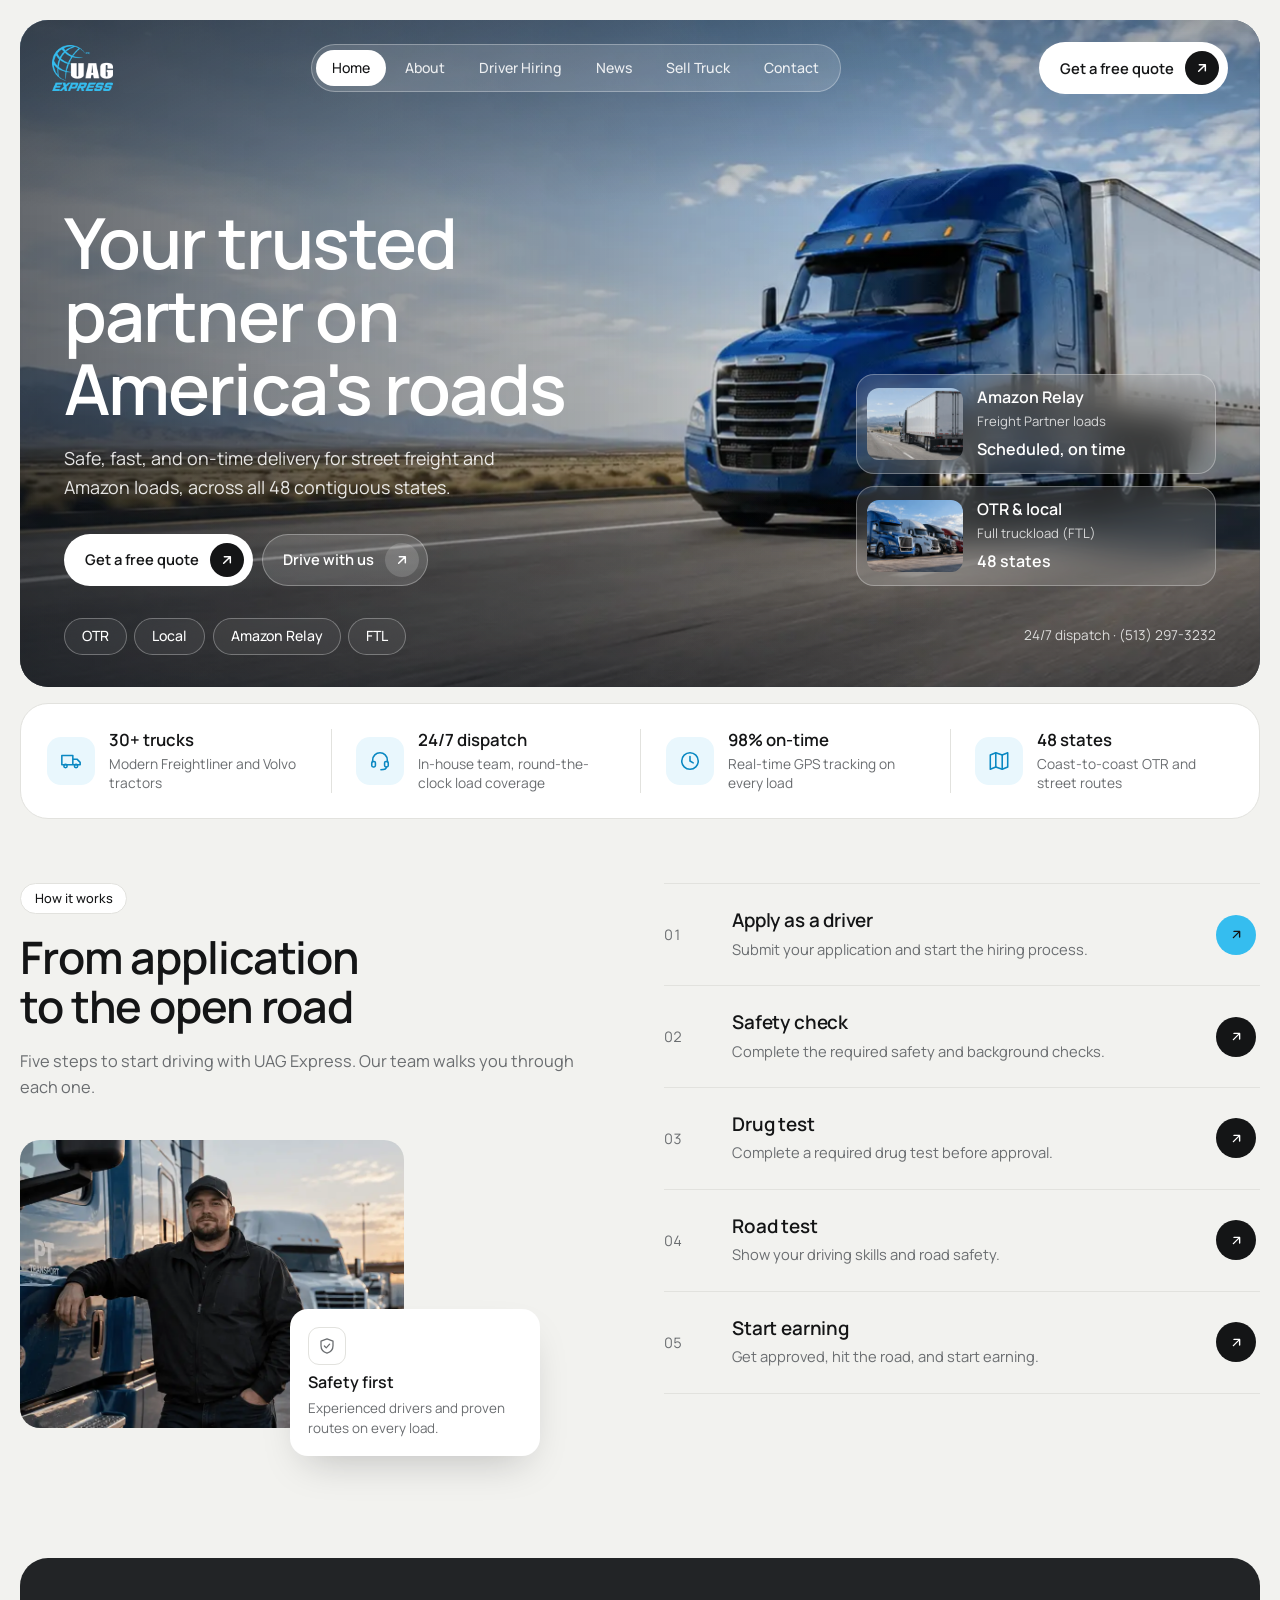
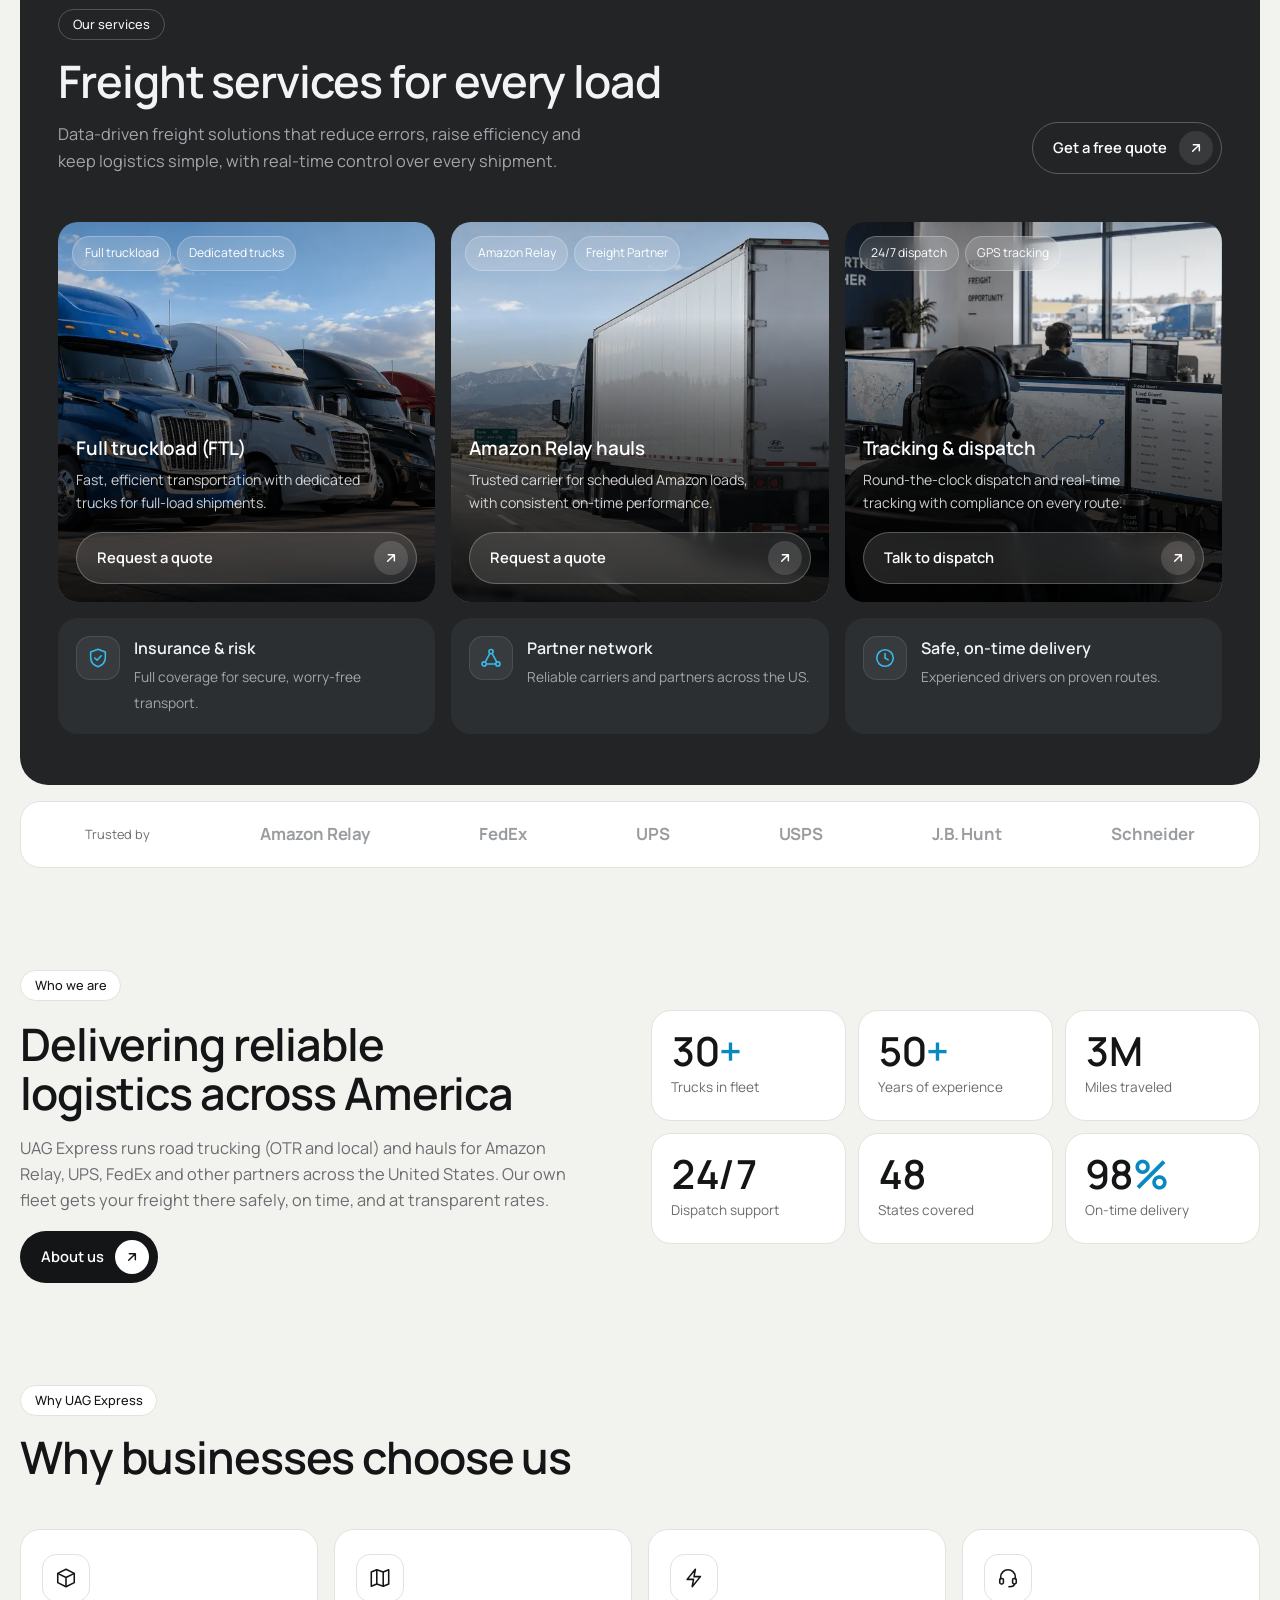
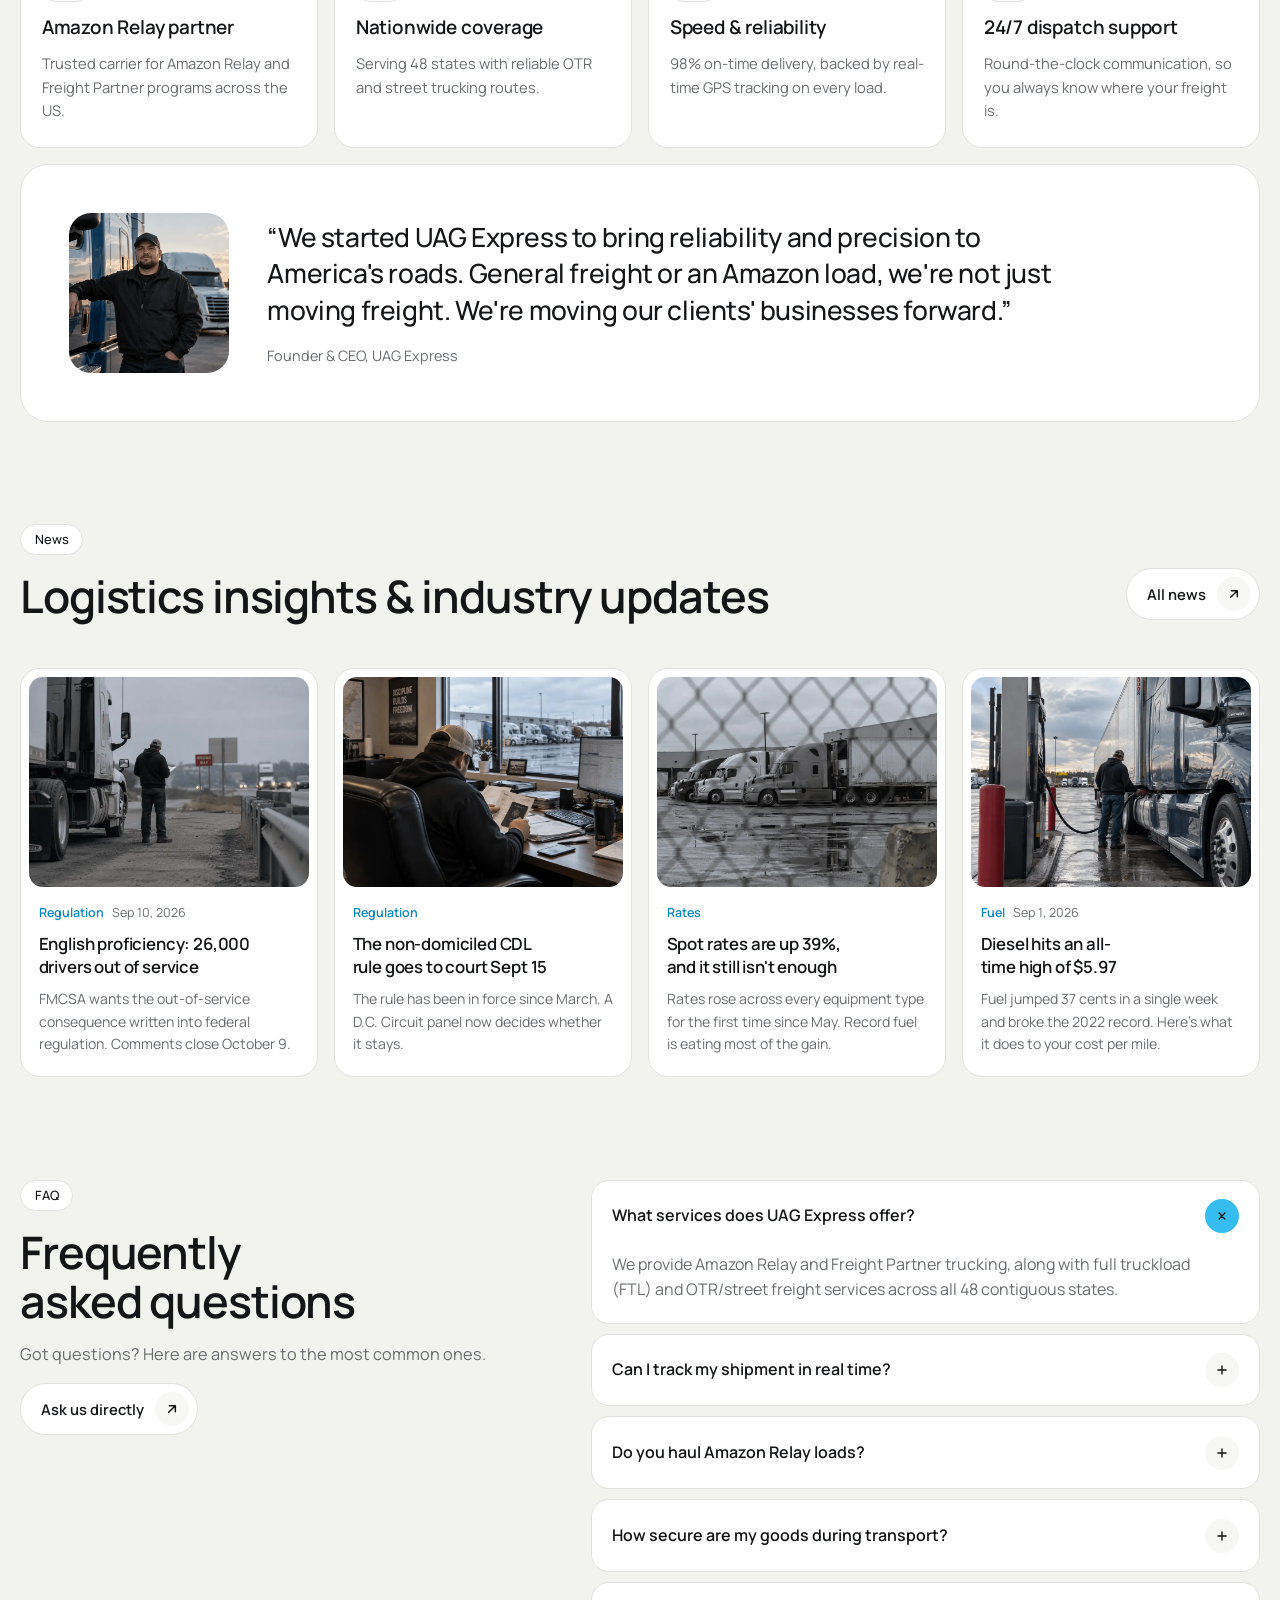
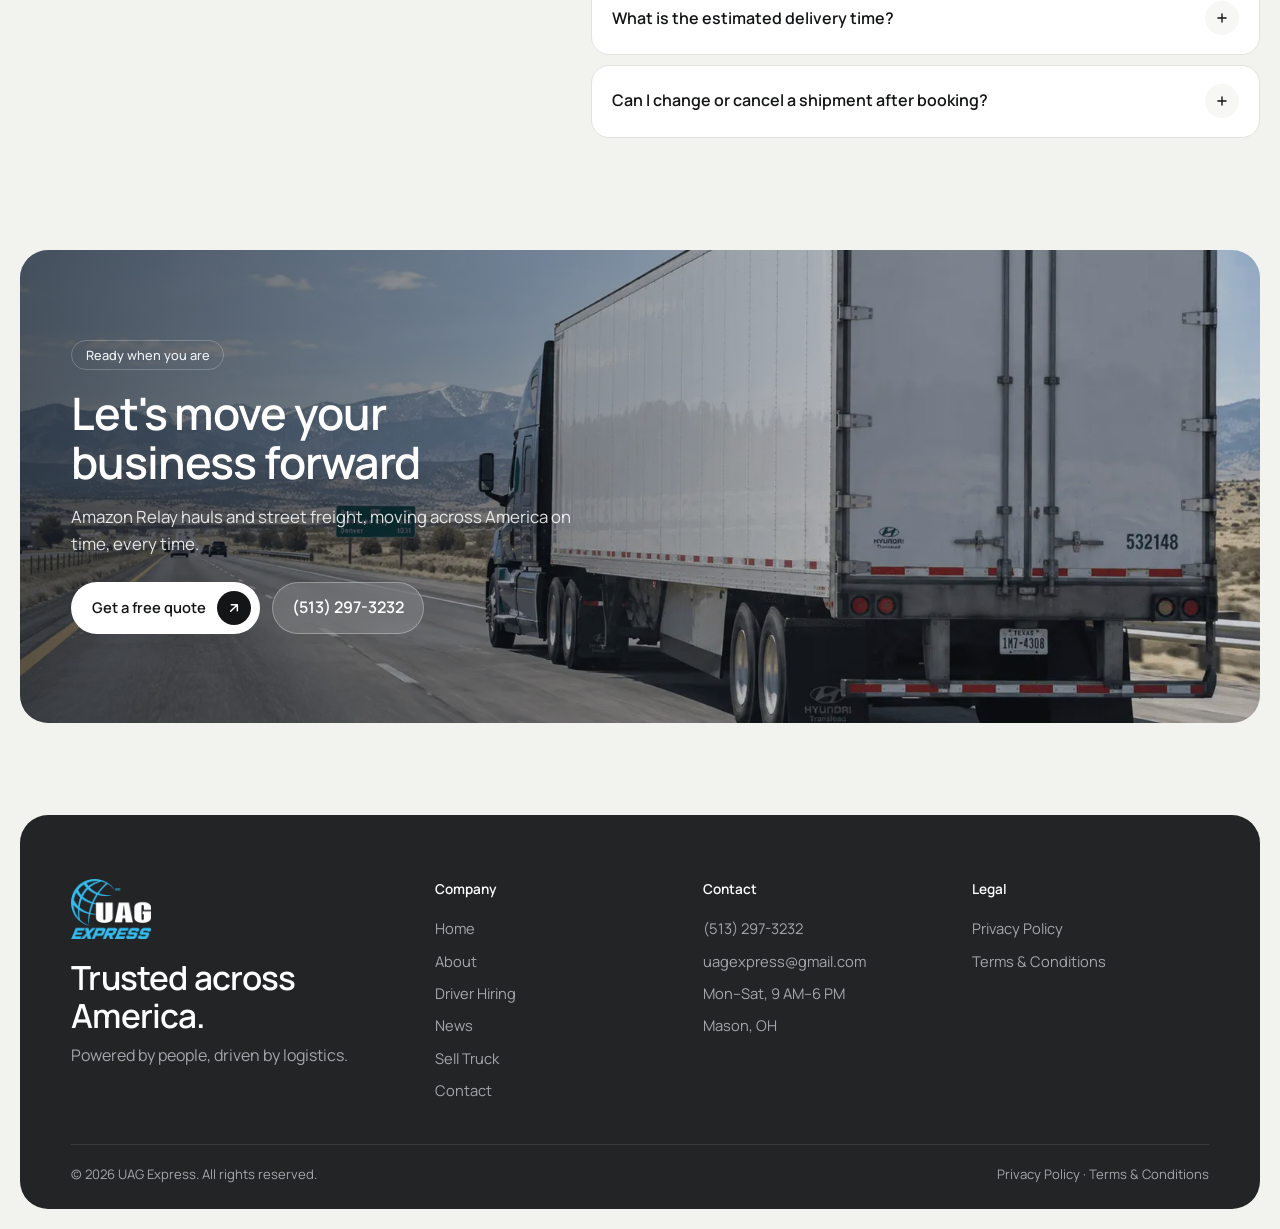
==== commit df8000c1: "Add tel/mailto links, legal pages, 404 page and business schema - Phone and email are now tappable l" ====
--- a/index.html
+++ b/index.html
@@ -22,6 +22,9 @@
 <link rel="stylesheet" href="https://fonts.googleapis.com/css2?family=Manrope:wght@400;500;600;700&display=swap">
 <link rel="stylesheet" href="css/style.css">
 <script src="js/main.js" defer></script>
+<script type="application/ld+json">
+{"@context":"https://schema.org","@type":"LocalBusiness","name":"UAG Express","url":"https://uagexpress.com/","logo":"https://uagexpress.com/img/logo-navy.png","image":"https://uagexpress.com/img/og-image.jpg","description":"OTR, local and Amazon Relay trucking across 48 states with 24/7 dispatch.","telephone":"+1-513-297-3232","email":"uagexpress@gmail.com","address":{"@type":"PostalAddress","addressLocality":"Mason","addressRegion":"OH","addressCountry":"US"},"areaServed":"US","openingHoursSpecification":{"@type":"OpeningHoursSpecification","dayOfWeek":["Monday","Tuesday","Wednesday","Thursday","Friday","Saturday"],"opens":"09:00","closes":"18:00"}}
+</script>
 </head>
 <body data-page="home">
 
@@ -72,7 +75,7 @@
     </div>
     <div class="hero-foot">
       <div class="chips"><span>OTR</span><span>Local</span><span>Amazon Relay</span><span>FTL</span></div>
-      <small>24/7 dispatch · (513) 297-3232</small>
+      <small>24/7 dispatch · <a href="tel:+15132973232">(513) 297-3232</a></small>
     </div>
   </div>
 
@@ -189,7 +192,7 @@
       <span class="tag on-dark">Ready when you are</span>
       <h2>Let's move your business forward</h2>
       <p>Amazon Relay hauls and street freight, moving across America on time, every time.</p>
-      <div class="actions"><a class="btn btn-white" href="contact.html">Get a free quote <span class="ar"><svg><use href="#i-ne"/></svg></span></a><span class="phone-pill">(513) 297-3232</span></div>
+      <div class="actions"><a class="btn btn-white" href="contact.html">Get a free quote <span class="ar"><svg><use href="#i-ne"/></svg></span></a><a class="phone-pill" href="tel:+15132973232">(513) 297-3232</a></div>
     </div>
   </div>
   </section>
@@ -208,10 +211,10 @@
           <p style="margin-top:.5rem">Powered by people, driven by logistics.</p>
         </div>
         <div><h4>Company</h4><ul><li><a href="index.html">Home</a></li><li><a href="about.html">About</a></li><li><a href="driver-hiring.html">Driver Hiring</a></li><li><a href="news.html">News</a></li><li><a href="sell-truck.html">Sell Truck</a></li><li><a href="contact.html">Contact</a></li></ul></div>
-        <div><h4>Contact</h4><ul><li>(513) 297-3232</li><li>uagexpress@gmail.com</li><li>Mon–Sat, 9 AM–6 PM</li><li>Mason, OH</li></ul></div>
-        <div><h4>Follow us</h4><ul><li><a href="index.html">LinkedIn</a></li><li><a href="index.html">X (Twitter)</a></li><li><a href="index.html">Facebook</a></li><li><a href="index.html">Instagram</a></li></ul></div>
-      </div>
-      <div class="foot-bottom"><span>© 2026 UAG Express. All rights reserved.</span><span>Privacy Policy · Terms &amp; Conditions</span></div>
+        <div><h4>Contact</h4><ul><li><a href="tel:+15132973232">(513) 297-3232</a></li><li><a href="mailto:uagexpress@gmail.com">uagexpress@gmail.com</a></li><li>Mon–Sat, 9 AM–6 PM</li><li>Mason, OH</li></ul></div>
+        <div><h4>Legal</h4><ul><li><a href="privacy.html">Privacy Policy</a></li><li><a href="terms.html">Terms &amp; Conditions</a></li></ul></div>
+      </div>
+      <div class="foot-bottom"><span>© 2026 UAG Express. All rights reserved.</span><span><a href="privacy.html">Privacy Policy</a> · <a href="terms.html">Terms &amp; Conditions</a></span></div>
     </div>
   </div>
 </footer>
--- a/css/style.css
+++ b/css/style.css
@@ -62,9 +62,13 @@
 @media (max-width:980px){
   .topbar .btn{display:none}
   .burger{display:grid;place-items:center}
-  .nav{display:none;position:absolute;left:12px;right:12px;top:78px;z-index:20;flex-direction:column;background:rgba(20,24,28,.82);border-radius:20px;padding:.5rem}
-  .nav.open{display:flex}
-  .nav a{padding:1rem 1.1rem;font-size:1rem}
+  .topbar{position:relative;z-index:30}
+  .hcard.menu-open{overflow:visible;z-index:40}
+  .hcard > img.bg,.hcard::before{border-radius:inherit}
+  .nav{display:none;position:absolute;left:12px;right:12px;top:calc(100% - 4px);z-index:50;flex-direction:column;gap:2px;background:#16191C;border:1px solid rgba(255,255,255,.12);border-radius:20px;padding:.5rem;box-shadow:0 24px 60px rgba(0,0,0,.35)}
+  .nav.open{display:flex;animation:menuIn .22s cubic-bezier(.2,.75,.2,1) both}
+  .nav a{padding:1rem 1.1rem;font-size:1rem;border-radius:14px}
+  .nav a[aria-current="page"]{background:rgba(255,255,255,.12);color:#fff}
 }
 .hero-body{display:grid;grid-template-columns:1.1fr .9fr;gap:2rem;align-items:end;padding:clamp(40px,7vw,96px) clamp(20px,3.4vw,48px) clamp(20px,3vw,32px)}
 .hero-copy{display:grid;gap:1.2rem;align-content:start;align-self:start;min-width:0}
@@ -338,3 +342,14 @@
 .page{animation:fade .35s ease}
 @keyframes fade{from{opacity:.5}to{opacity:1}}
 @media (prefers-reduced-motion:reduce){*{animation:none!important;transition:none!important;scroll-behavior:auto!important}}
+
+@keyframes menuIn{from{opacity:0;transform:translateY(-6px)}to{opacity:1;transform:none}}
+
+/* legal + 404 pages */
+.prose{max-width:72ch;display:grid;gap:1rem}
+.prose h2{font-size:clamp(1.3rem,2.2vw,1.6rem);margin-top:1.2rem}
+.prose p{color:var(--muted)}
+.prose a{color:var(--accent-deep);text-decoration:underline;text-underline-offset:2px}
+.prose .btn{text-decoration:none;color:#fff}
+.prose .updated{font-size:.88rem}
+.foot-bottom a:hover,.hero-foot small a:hover{color:#fff}
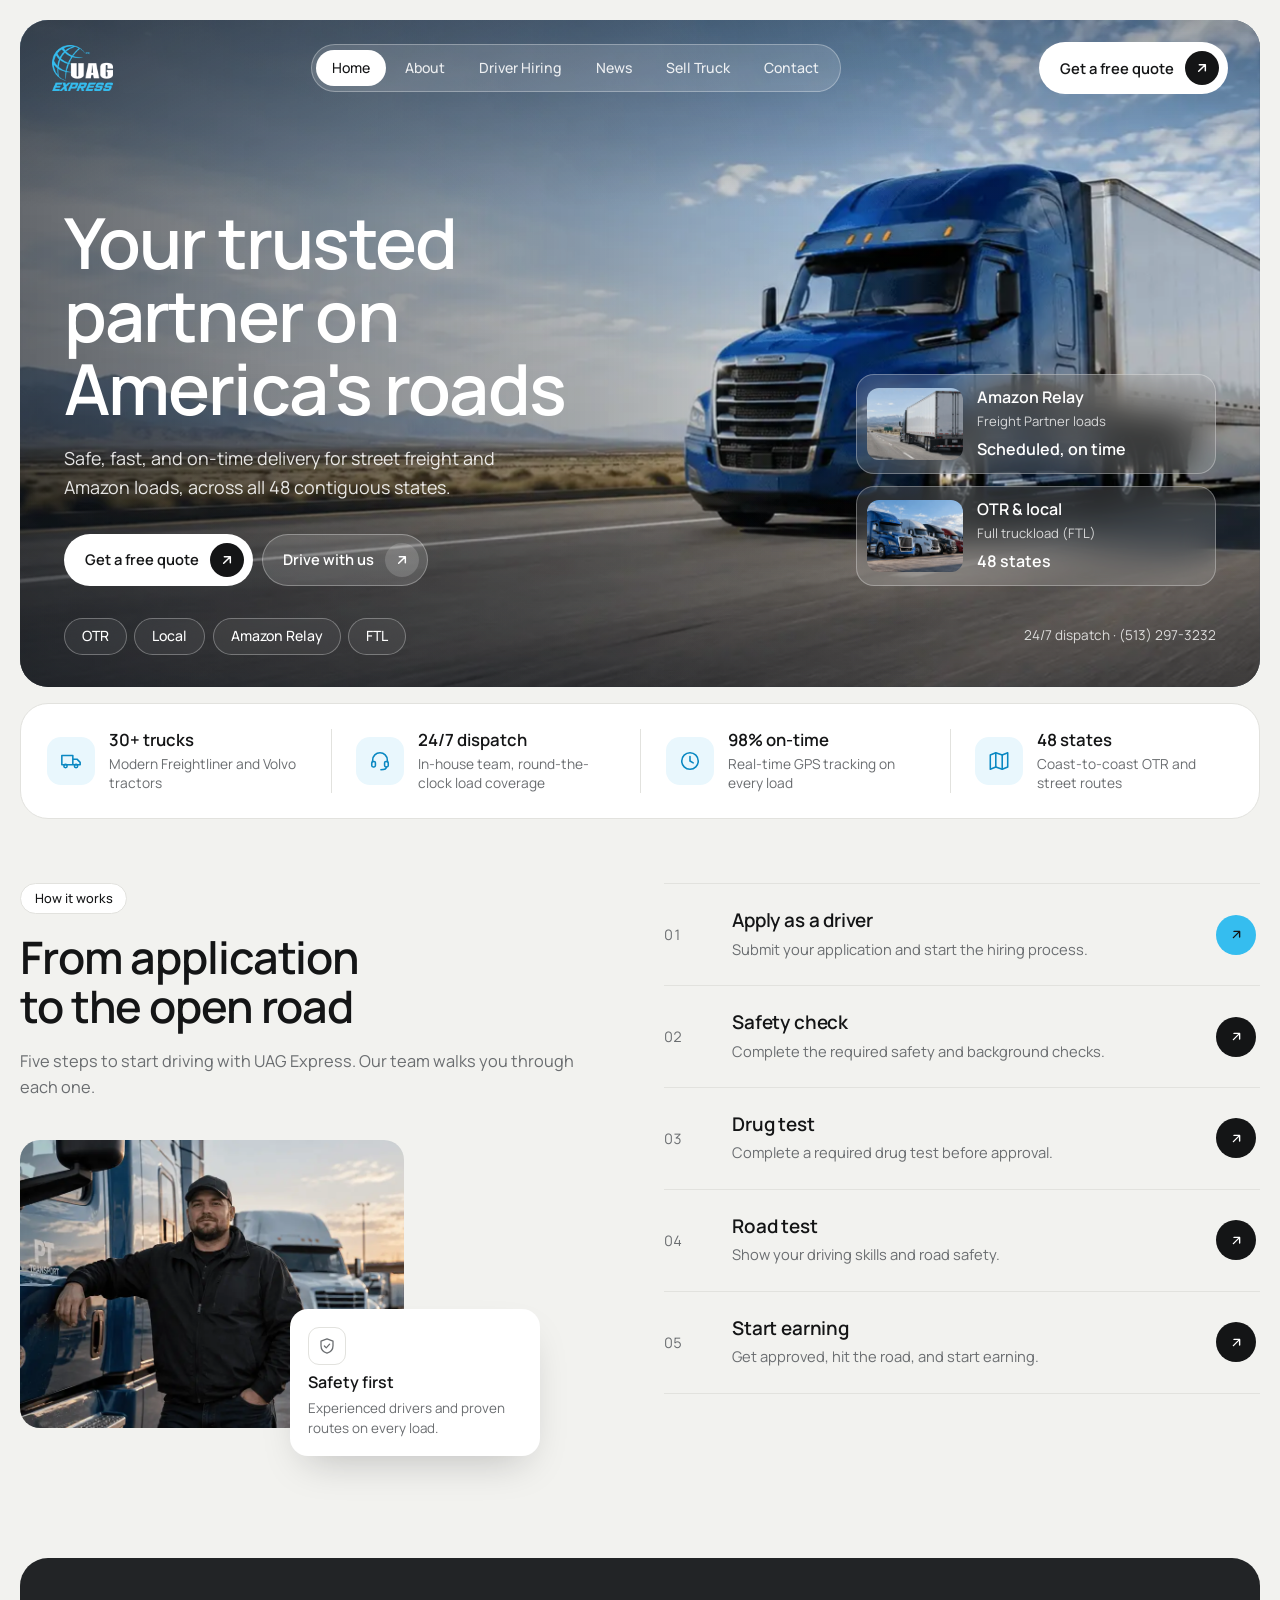
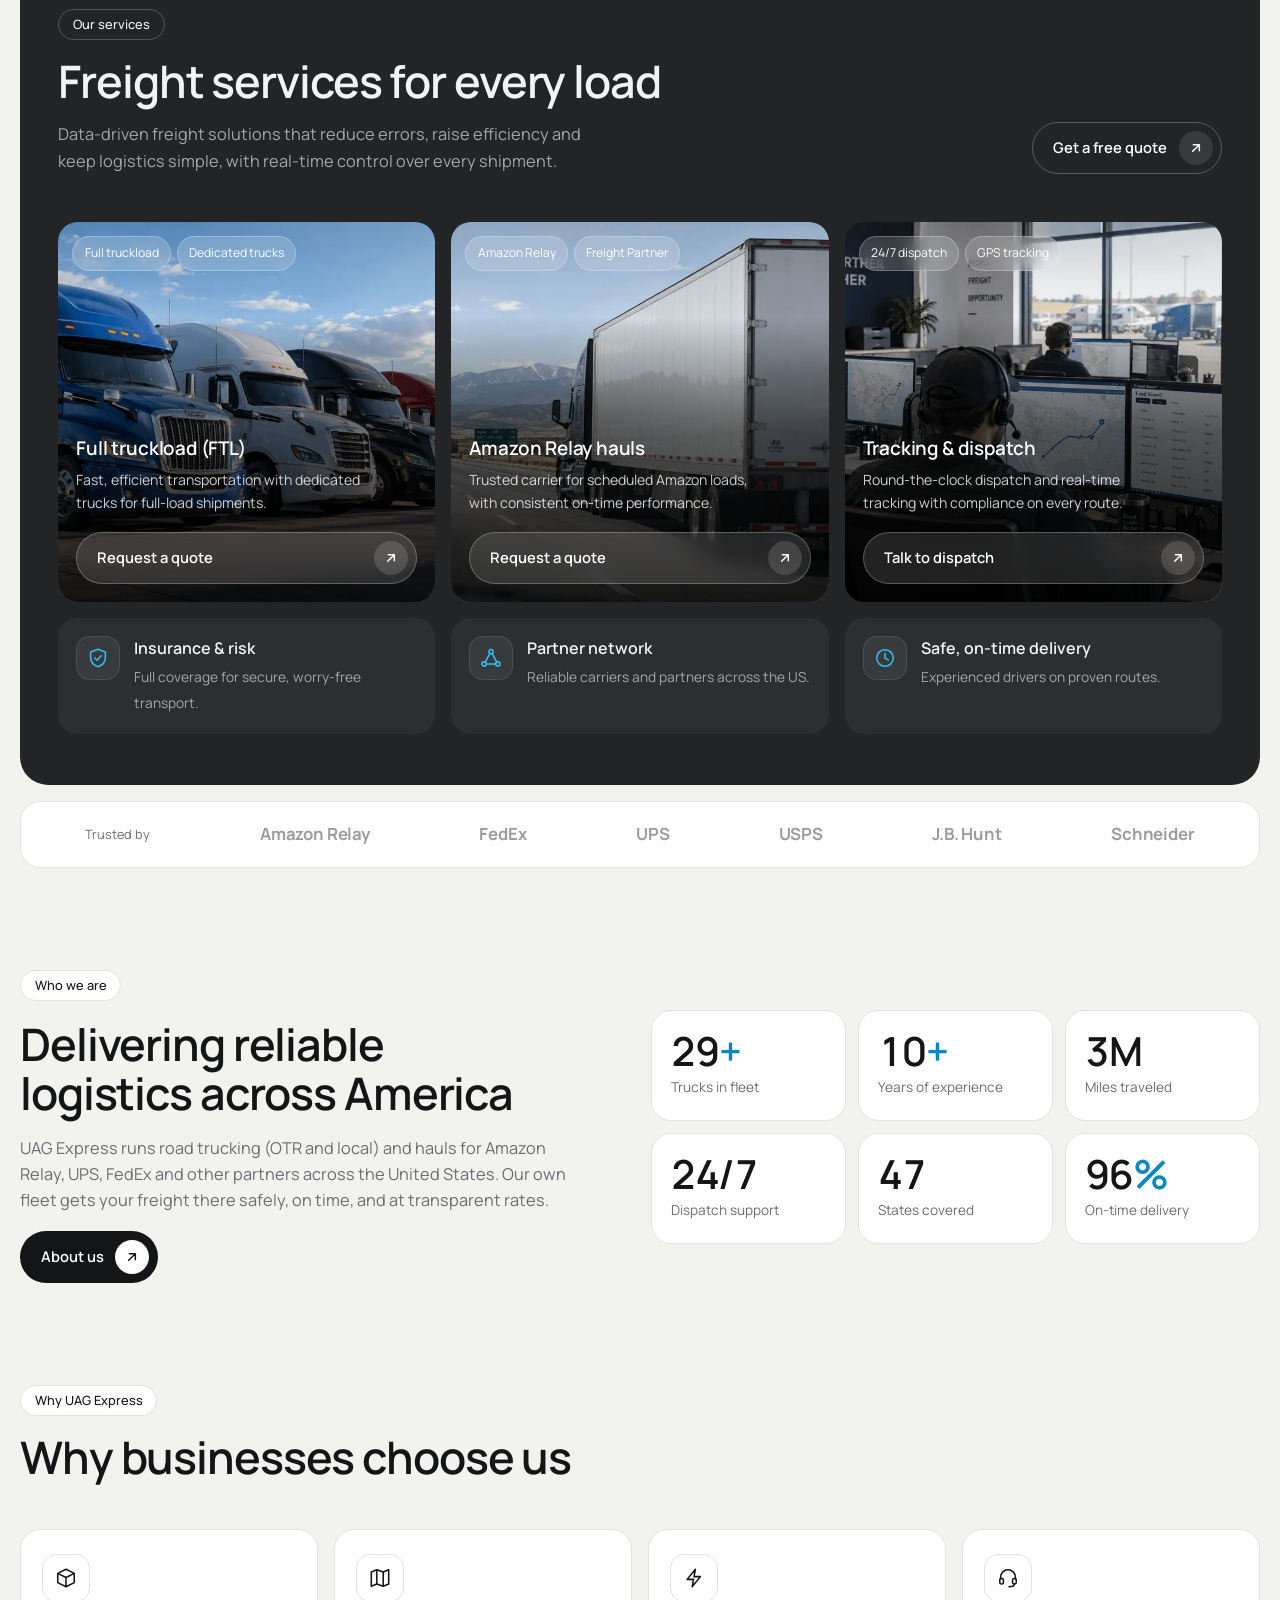
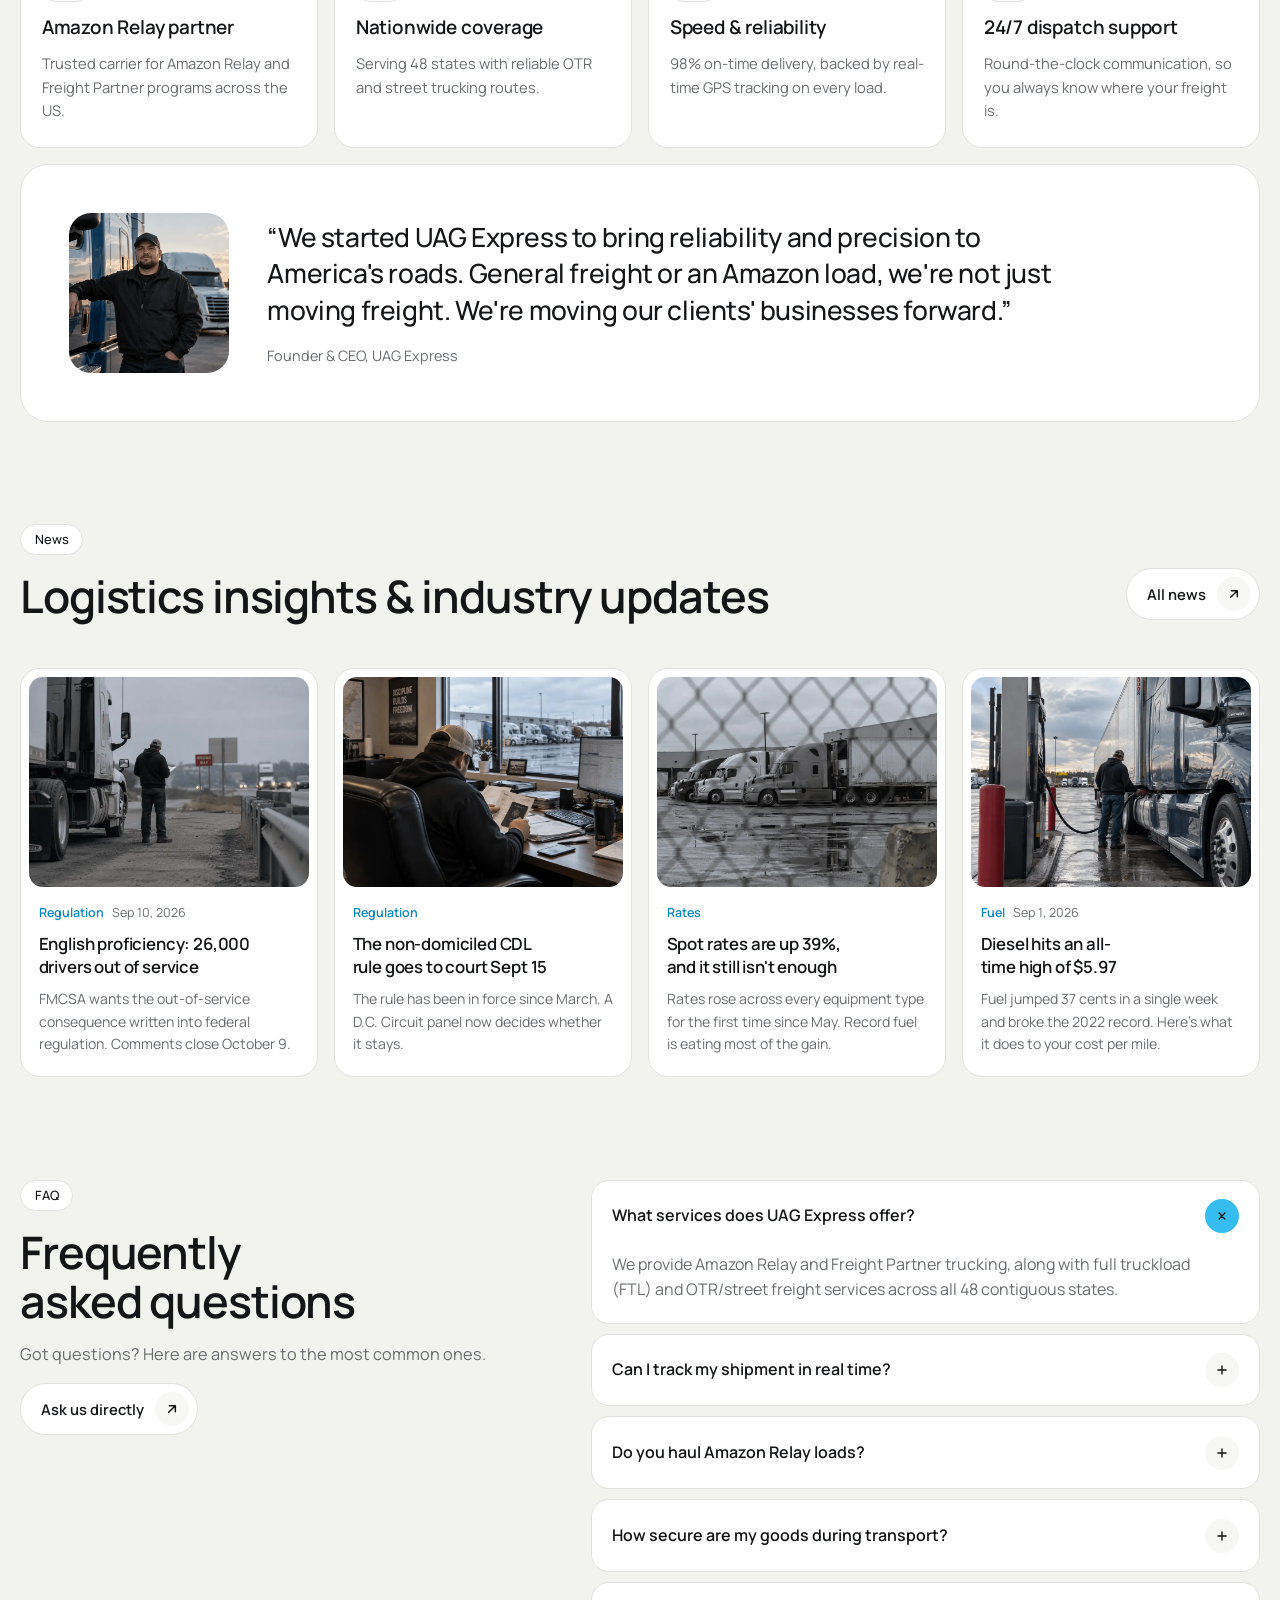
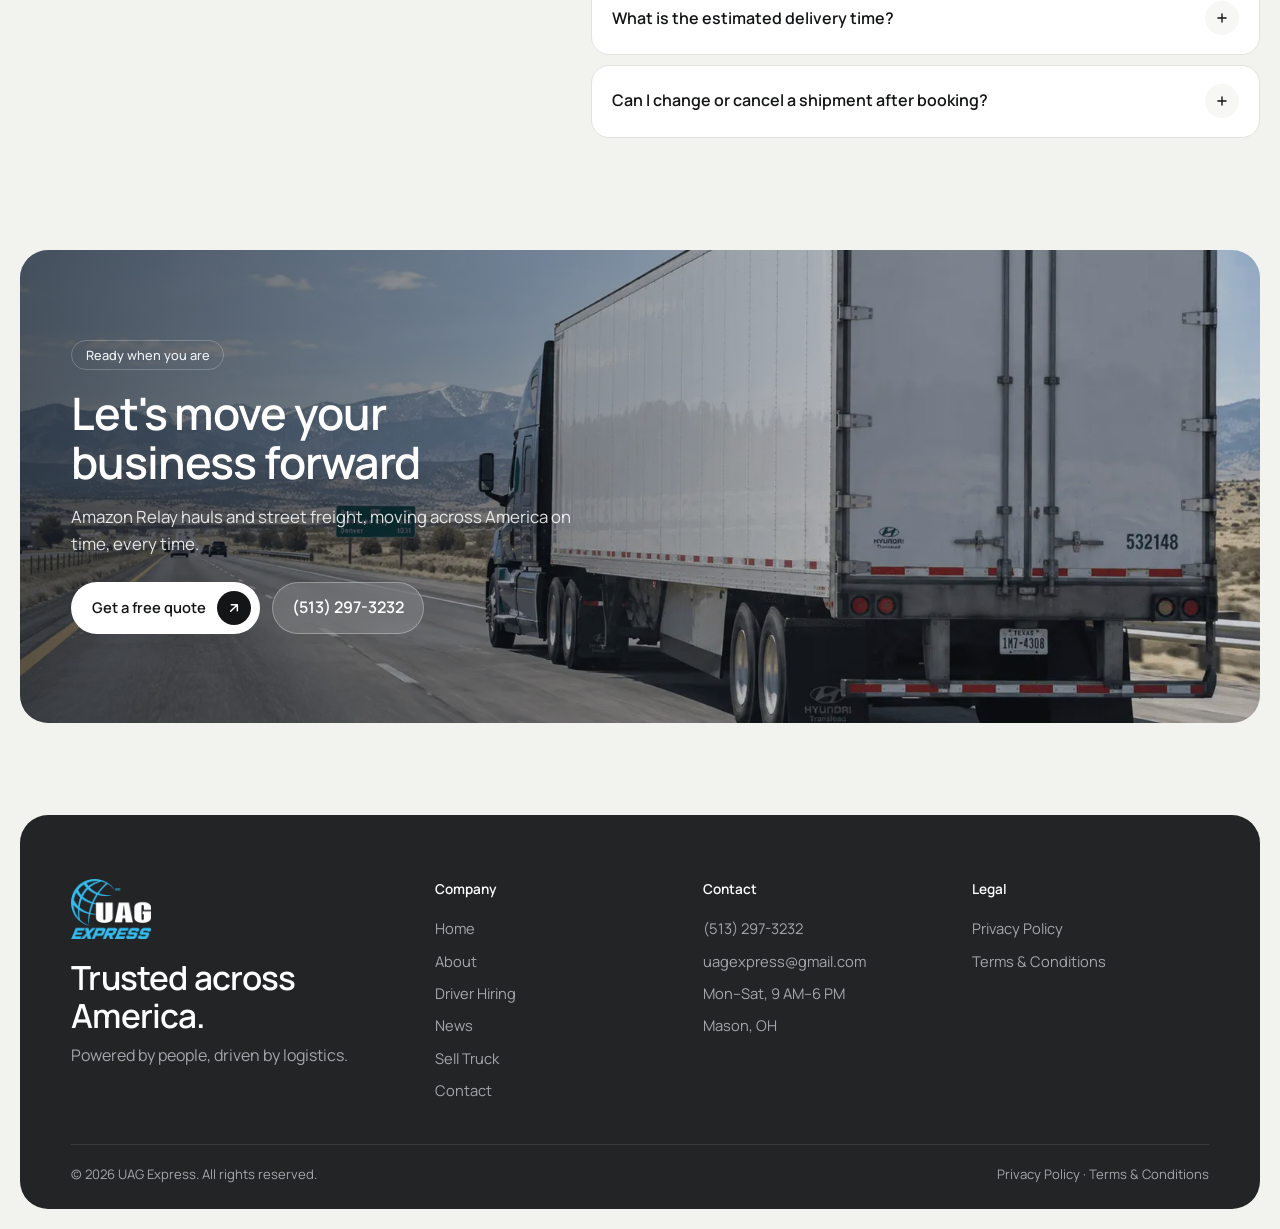
==== commit 686135c6: "Change years of experience from 50+ to 10+ Co-Authored-By: Claude Opus 5.5 <noreply@anthropic.com>" ====
--- a/index.html
+++ b/index.html
@@ -139,7 +139,7 @@
       </div>
       <div class="stats">
         <div class="stat"><span class="n">30<i>+</i></span><span class="k">Trucks in fleet</span></div>
-        <div class="stat"><span class="n">50<i>+</i></span><span class="k">Years of experience</span></div>
+        <div class="stat"><span class="n">10<i>+</i></span><span class="k">Years of experience</span></div>
         <div class="stat"><span class="n">3M</span><span class="k">Miles traveled</span></div>
         <div class="stat"><span class="n">24/7</span><span class="k">Dispatch support</span></div>
         <div class="stat"><span class="n">48</span><span class="k">States covered</span></div>
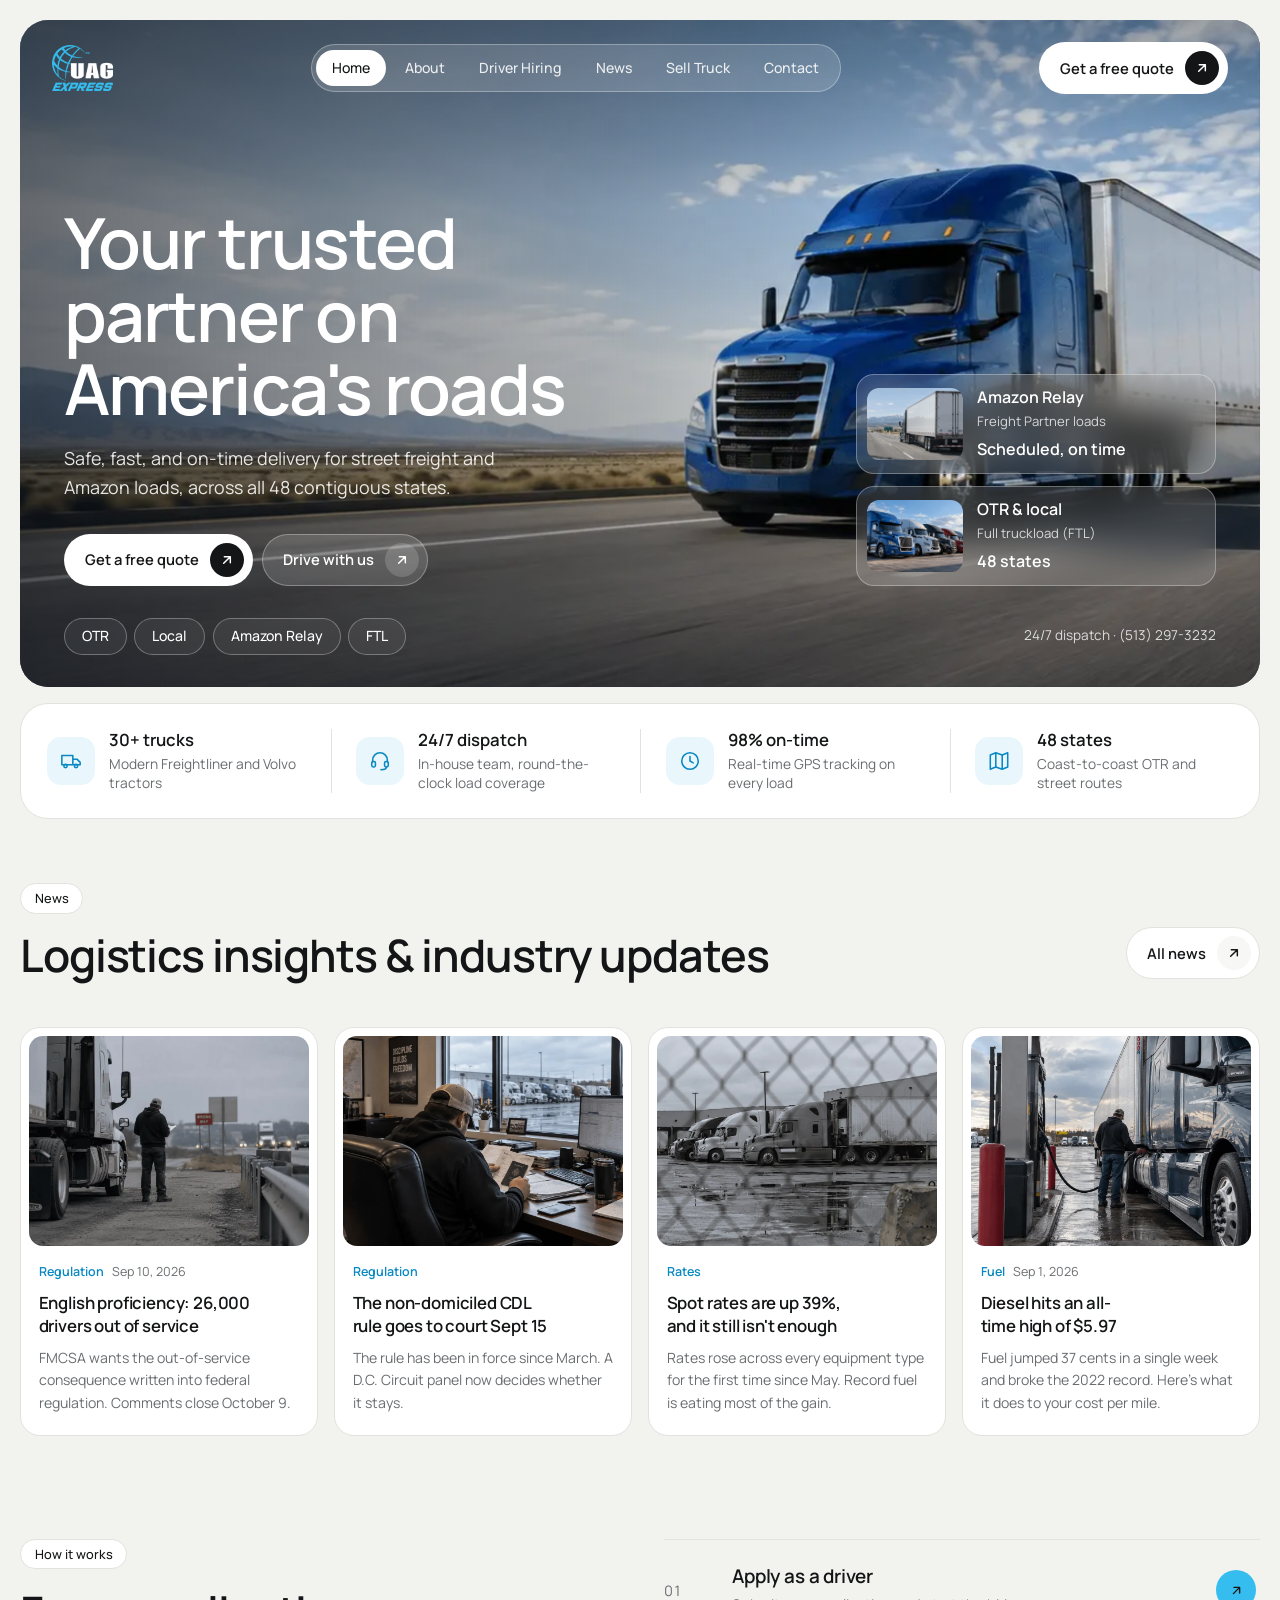
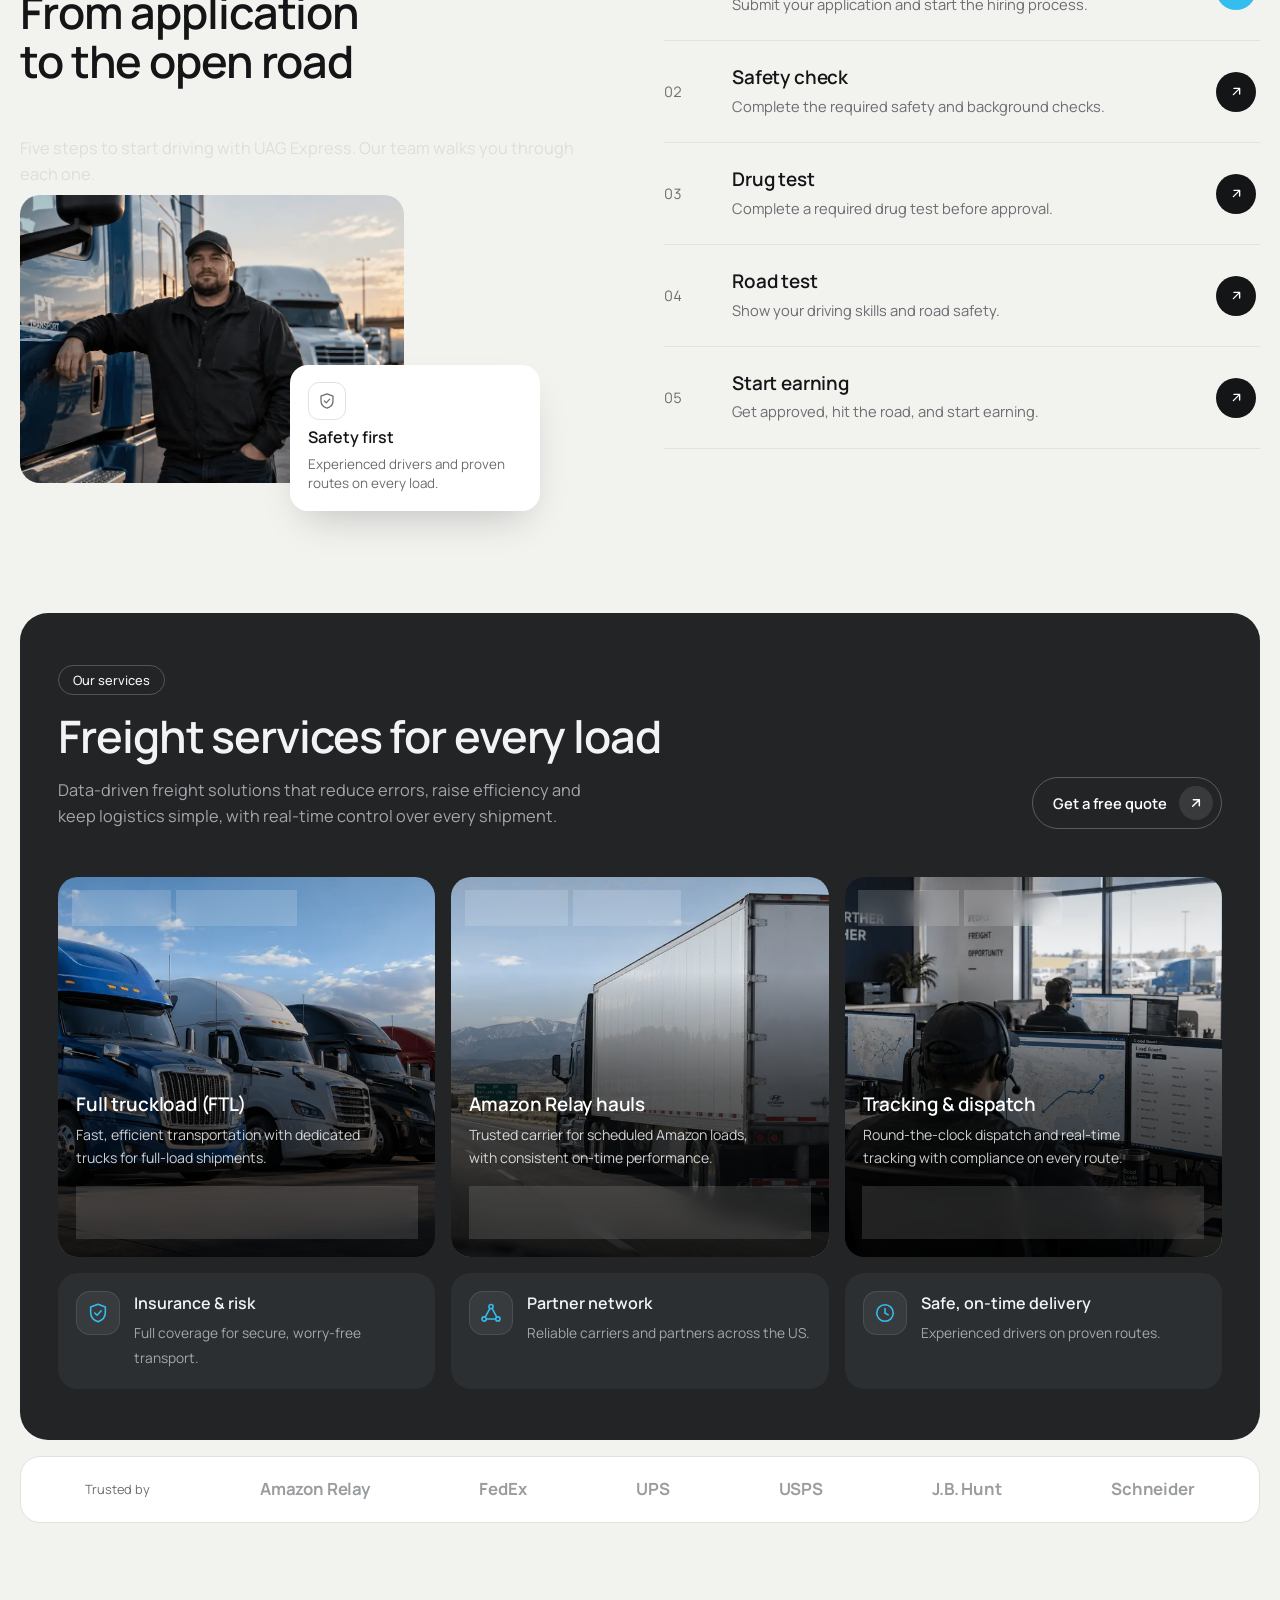
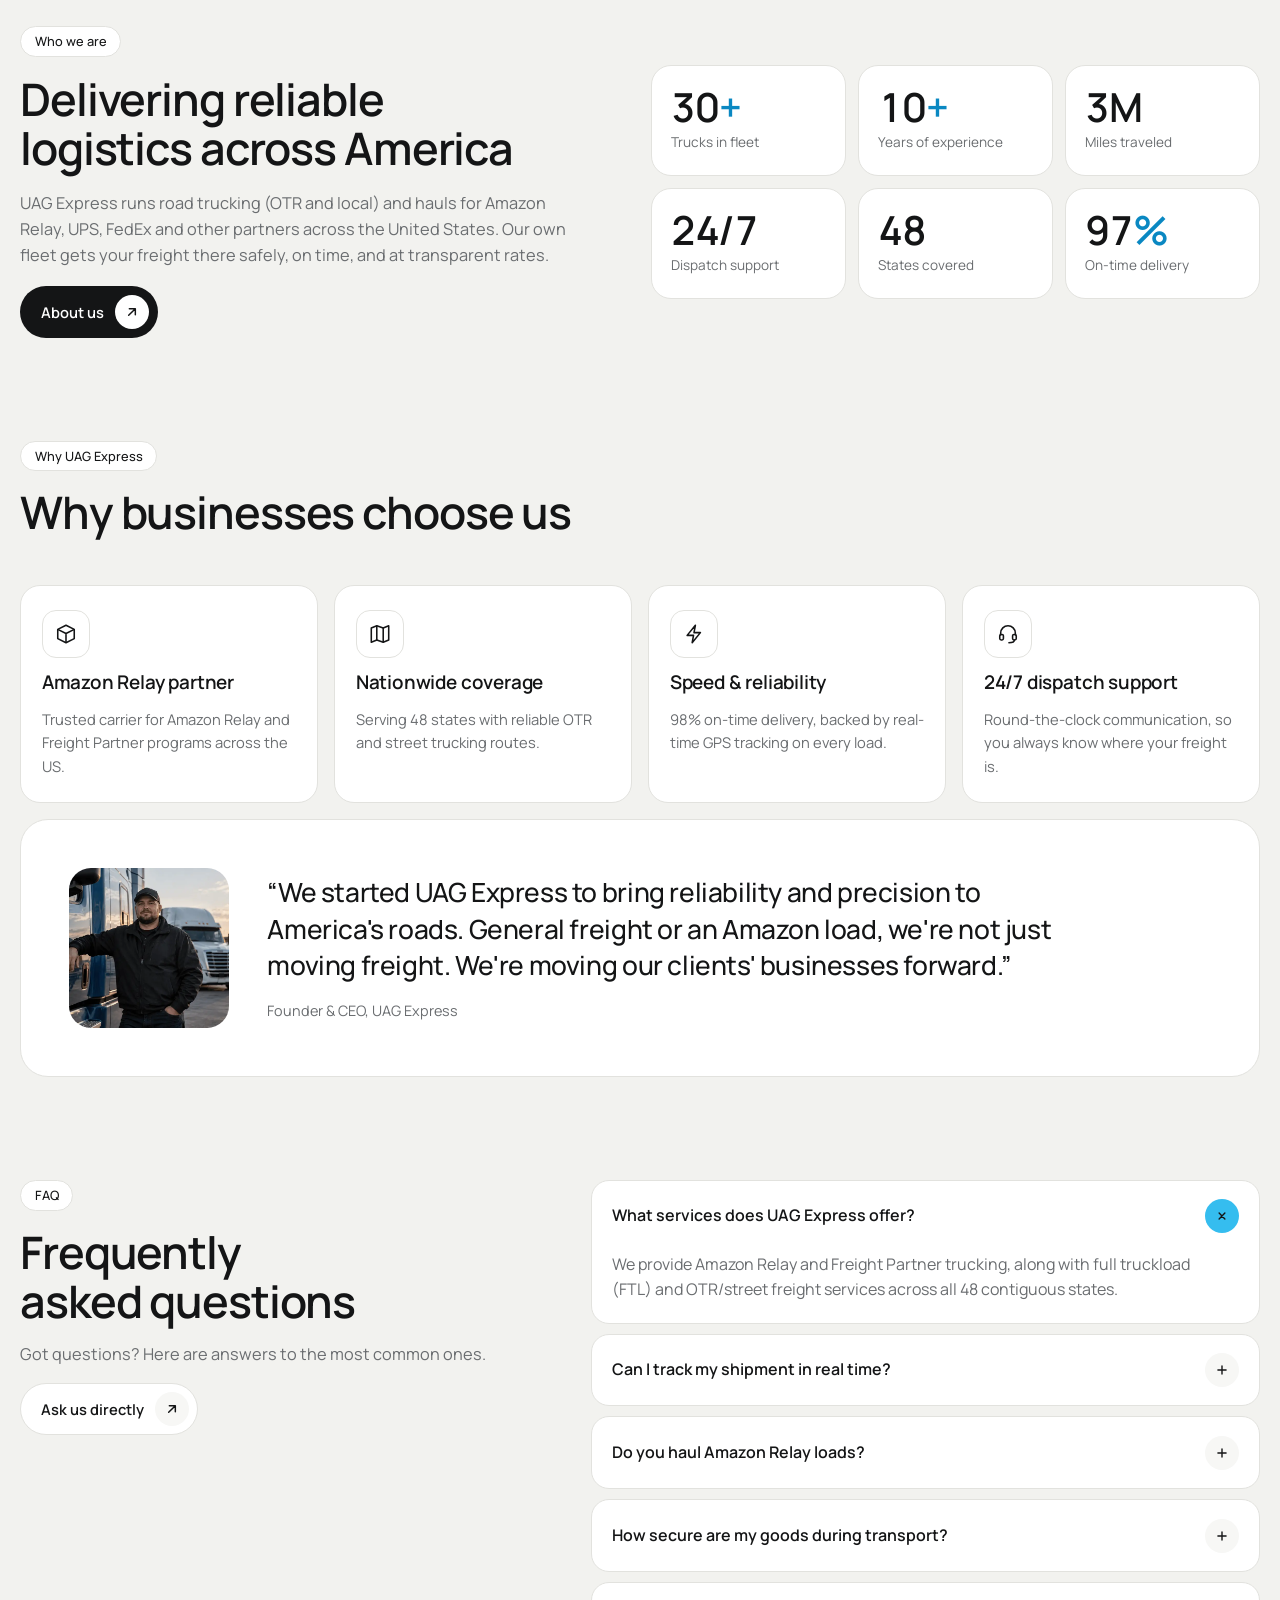
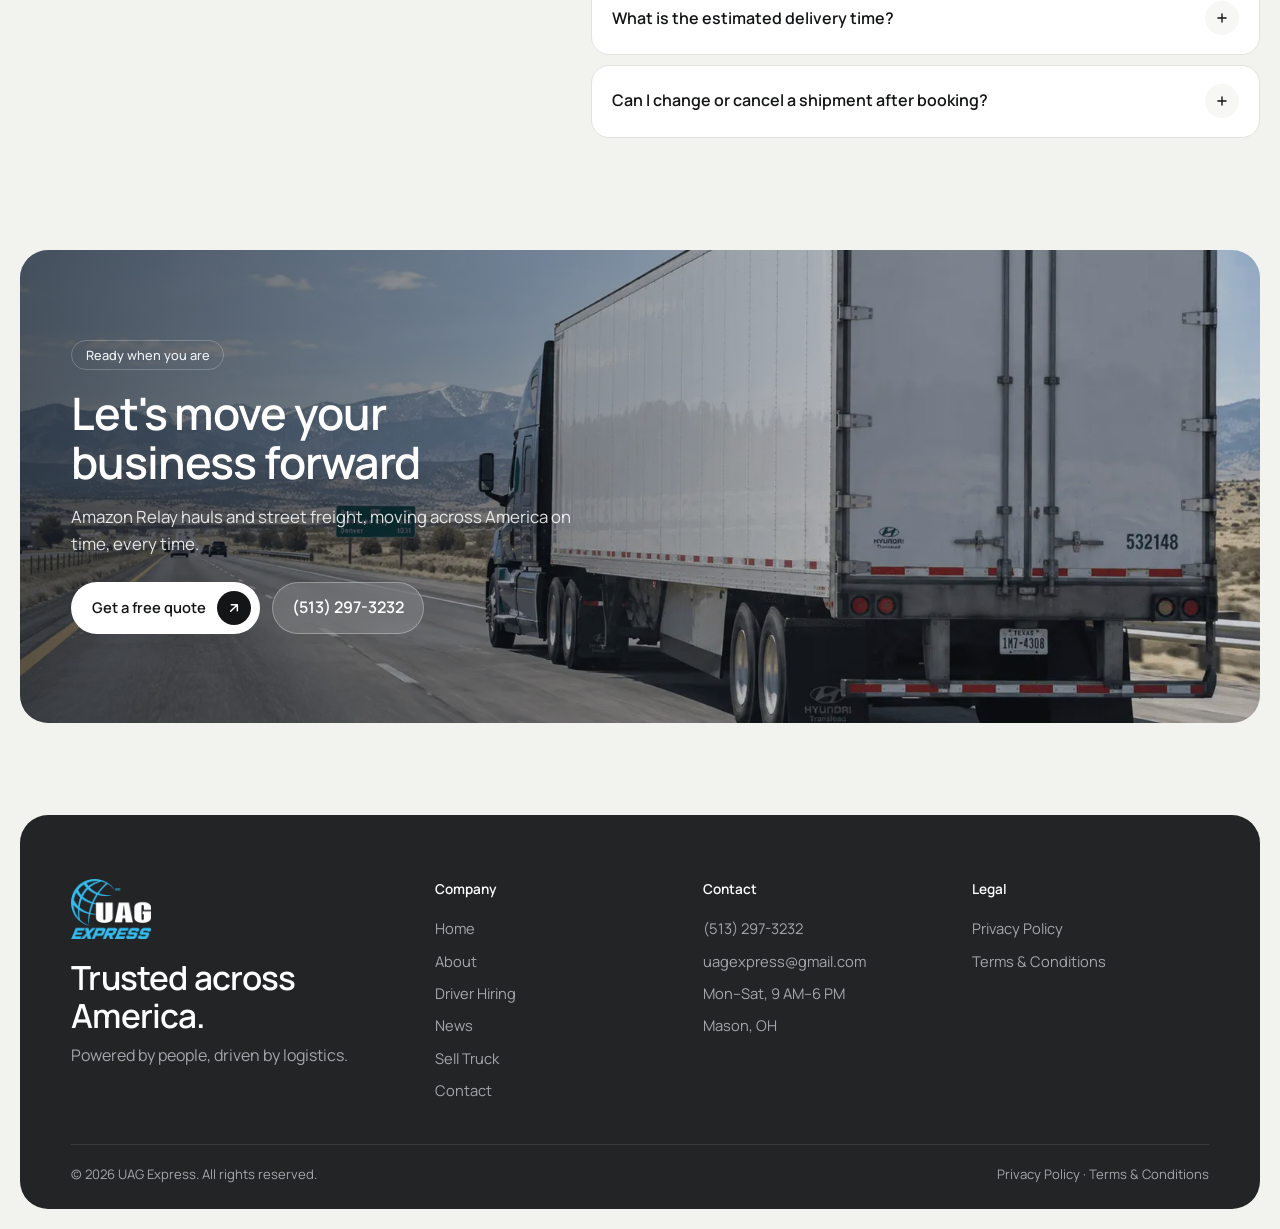
==== commit d801252e: "Move news section up on the home page, right after the features strip Co-Authored-By: Claude Opus 5." ====
--- a/index.html
+++ b/index.html
@@ -88,7 +88,19 @@
     </div>
   </div>
 
-  <section id="drive" style="padding-top:clamp(32px,5vw,64px)">
+  <section id="news" style="padding-top:clamp(32px,5vw,64px)">
+    <div class="wrap">
+      <div class="head row"><div style="display:grid;gap:1rem"><span class="tag">News</span><h2>Logistics insights &amp; industry updates</h2></div><a class="btn btn-line" href="news.html">All news <span class="ar"><svg><use href="#i-ne"/></svg></span></a></div>
+      <div class="news">
+        <a class="post" href="news.html"><div class="ph"><img src="img/n-english.webp" alt="" loading="lazy" width="1100" height="733"></div><div class="body"><div class="meta"><span class="t">Regulation</span><span>Sep 10, 2026</span></div><h3>English proficiency: 26,000 drivers out of service</h3><p>FMCSA wants the out-of-service consequence written into federal regulation. Comments close October 9.</p></div></a>
+        <a class="post" href="news.html"><div class="ph"><img src="img/n-cdl.webp" alt="" loading="lazy" width="1100" height="733"></div><div class="body"><div class="meta"><span class="t">Regulation</span></div><h3>The non-domiciled CDL rule goes to court Sept 15</h3><p>The rule has been in force since March. A D.C. Circuit panel now decides whether it stays.</p></div></a>
+        <a class="post" href="news.html"><div class="ph"><img src="img/n-rates.webp" alt="" loading="lazy" width="1100" height="733"></div><div class="body"><div class="meta"><span class="t">Rates</span></div><h3>Spot rates are up 39%, and it still isn&#x27;t enough</h3><p>Rates rose across every equipment type for the first time since May. Record fuel is eating most of the gain.</p></div></a>
+        <a class="post" href="news.html"><div class="ph"><img src="img/n-diesel.webp" alt="" loading="lazy" width="1100" height="733"></div><div class="body"><div class="meta"><span class="t">Fuel</span><span>Sep 1, 2026</span></div><h3>Diesel hits an all-time high of $5.97</h3><p>Fuel jumped 37 cents in a single week and broke the 2022 record. Here&#x27;s what it does to your cost per mile.</p></div></a>
+      </div>
+    </div>
+  </section>
+
+  <section id="drive" class="mt0">
     <div class="wrap process">
       <div class="process-l">
         <span class="tag">How it works</span>
@@ -158,18 +170,6 @@
         <div class="wcard"><span class="ibox"><svg><use href="#i-headset"/></svg></span><h3>24/7 dispatch support</h3><p>Round-the-clock communication, so you always know where your freight is.</p></div>
       </div>
       <div ><div class="quote"><div class="qph"><img src="img/driver.webp" alt="" loading="lazy"></div><div><blockquote>“We started UAG Express to bring reliability and precision to America's roads. General freight or an Amazon load, we're not just moving freight. We're moving our clients' businesses forward.”</blockquote><cite>Founder &amp; CEO, UAG Express</cite></div></div></div>
-    </div>
-  </section>
-
-  <section class="mt0">
-    <div class="wrap">
-      <div class="head row"><div style="display:grid;gap:1rem"><span class="tag">News</span><h2>Logistics insights &amp; industry updates</h2></div><a class="btn btn-line" href="news.html">All news <span class="ar"><svg><use href="#i-ne"/></svg></span></a></div>
-      <div class="news">
-        <a class="post" href="news.html"><div class="ph"><img src="img/n-english.webp" alt="" loading="lazy" width="1100" height="733"></div><div class="body"><div class="meta"><span class="t">Regulation</span><span>Sep 10, 2026</span></div><h3>English proficiency: 26,000 drivers out of service</h3><p>FMCSA wants the out-of-service consequence written into federal regulation. Comments close October 9.</p></div></a>
-        <a class="post" href="news.html"><div class="ph"><img src="img/n-cdl.webp" alt="" loading="lazy" width="1100" height="733"></div><div class="body"><div class="meta"><span class="t">Regulation</span></div><h3>The non-domiciled CDL rule goes to court Sept 15</h3><p>The rule has been in force since March. A D.C. Circuit panel now decides whether it stays.</p></div></a>
-        <a class="post" href="news.html"><div class="ph"><img src="img/n-rates.webp" alt="" loading="lazy" width="1100" height="733"></div><div class="body"><div class="meta"><span class="t">Rates</span></div><h3>Spot rates are up 39%, and it still isn&#x27;t enough</h3><p>Rates rose across every equipment type for the first time since May. Record fuel is eating most of the gain.</p></div></a>
-        <a class="post" href="news.html"><div class="ph"><img src="img/n-diesel.webp" alt="" loading="lazy" width="1100" height="733"></div><div class="body"><div class="meta"><span class="t">Fuel</span><span>Sep 1, 2026</span></div><h3>Diesel hits an all-time high of $5.97</h3><p>Fuel jumped 37 cents in a single week and broke the 2022 record. Here&#x27;s what it does to your cost per mile.</p></div></a>
-      </div>
     </div>
   </section>
 
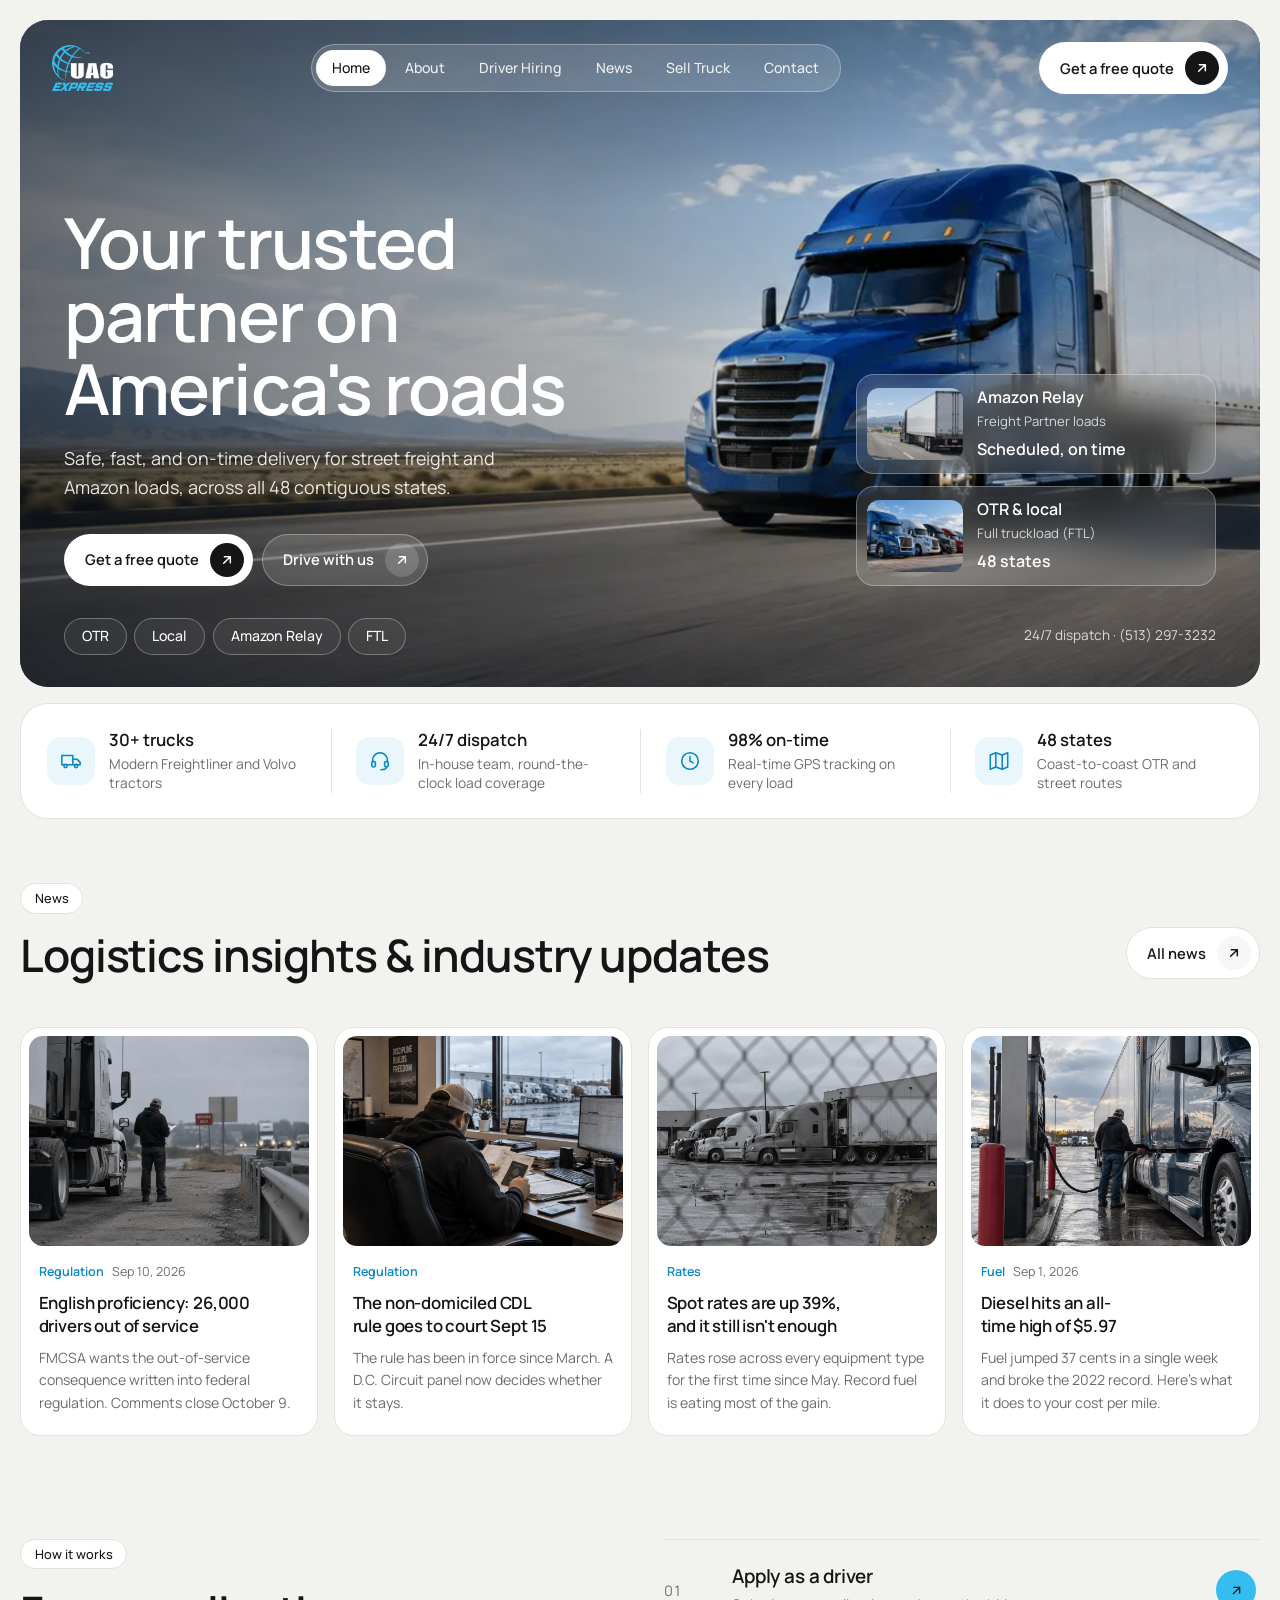
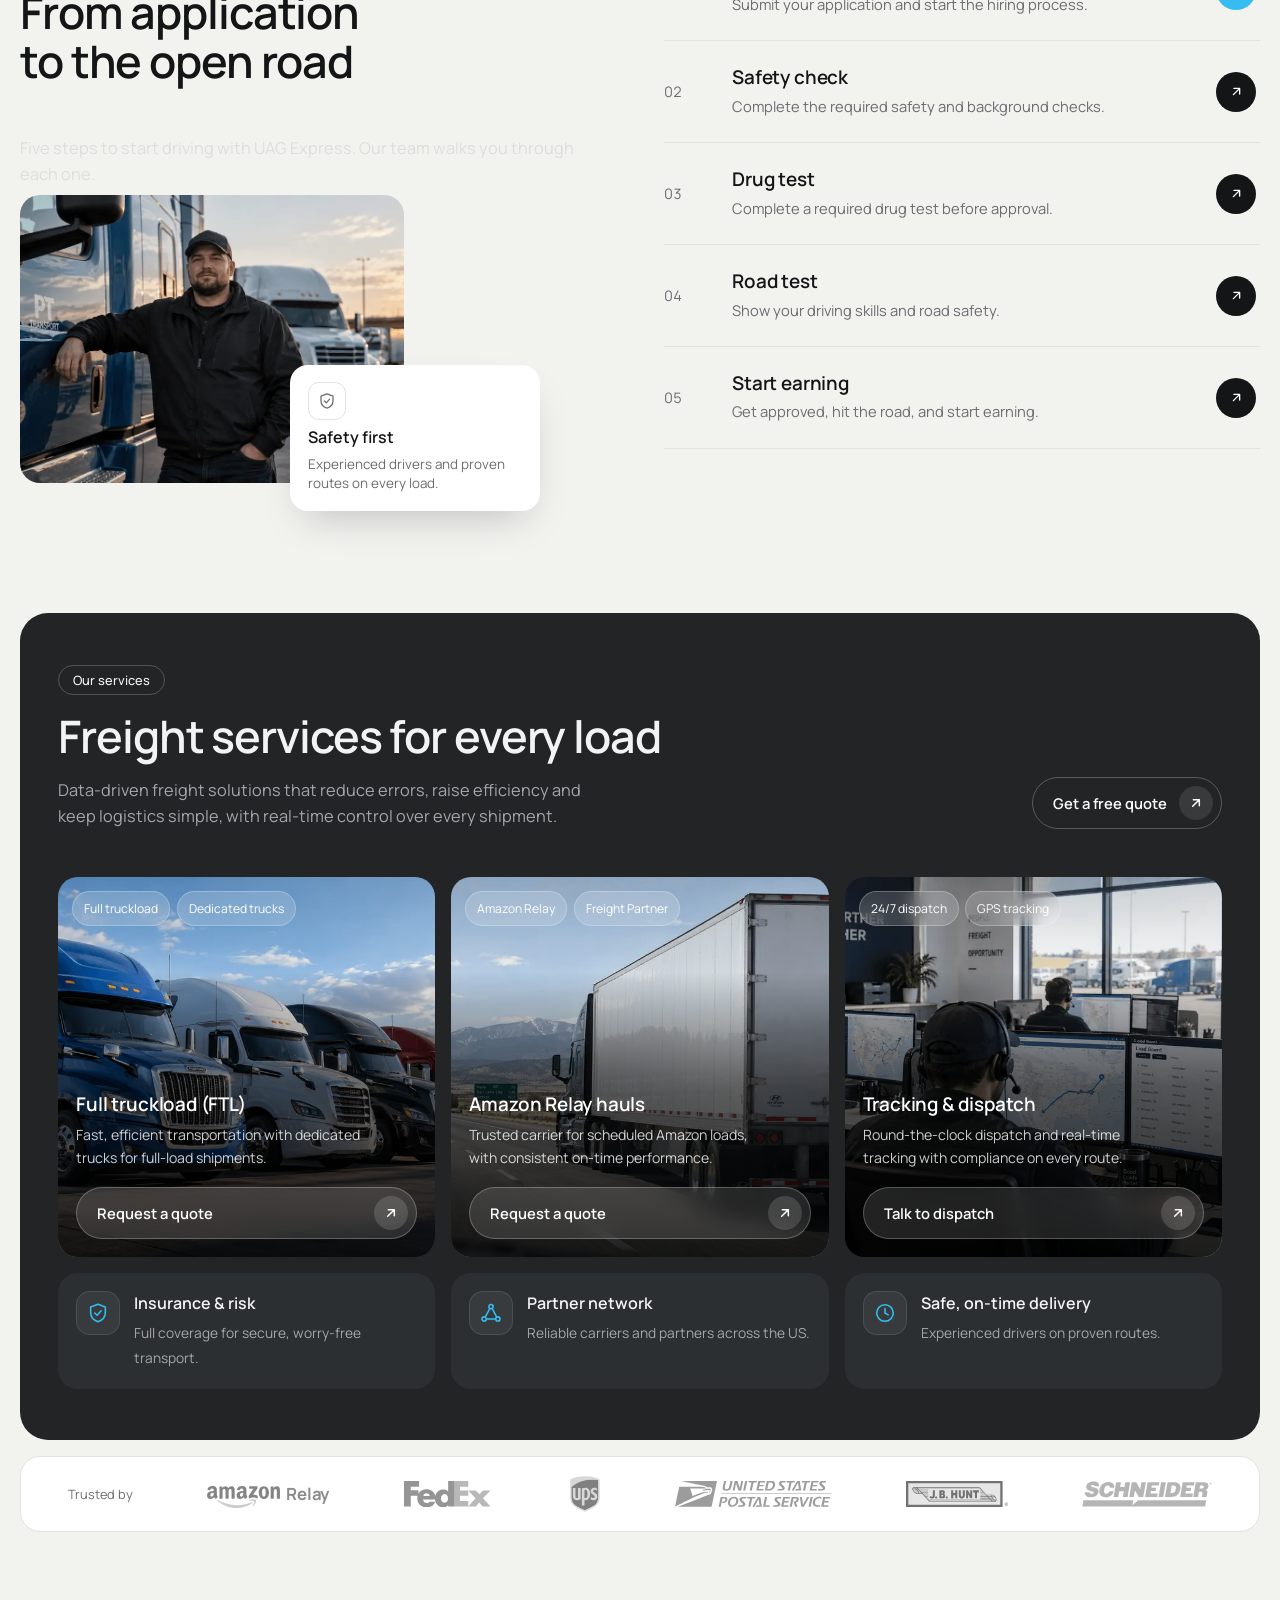
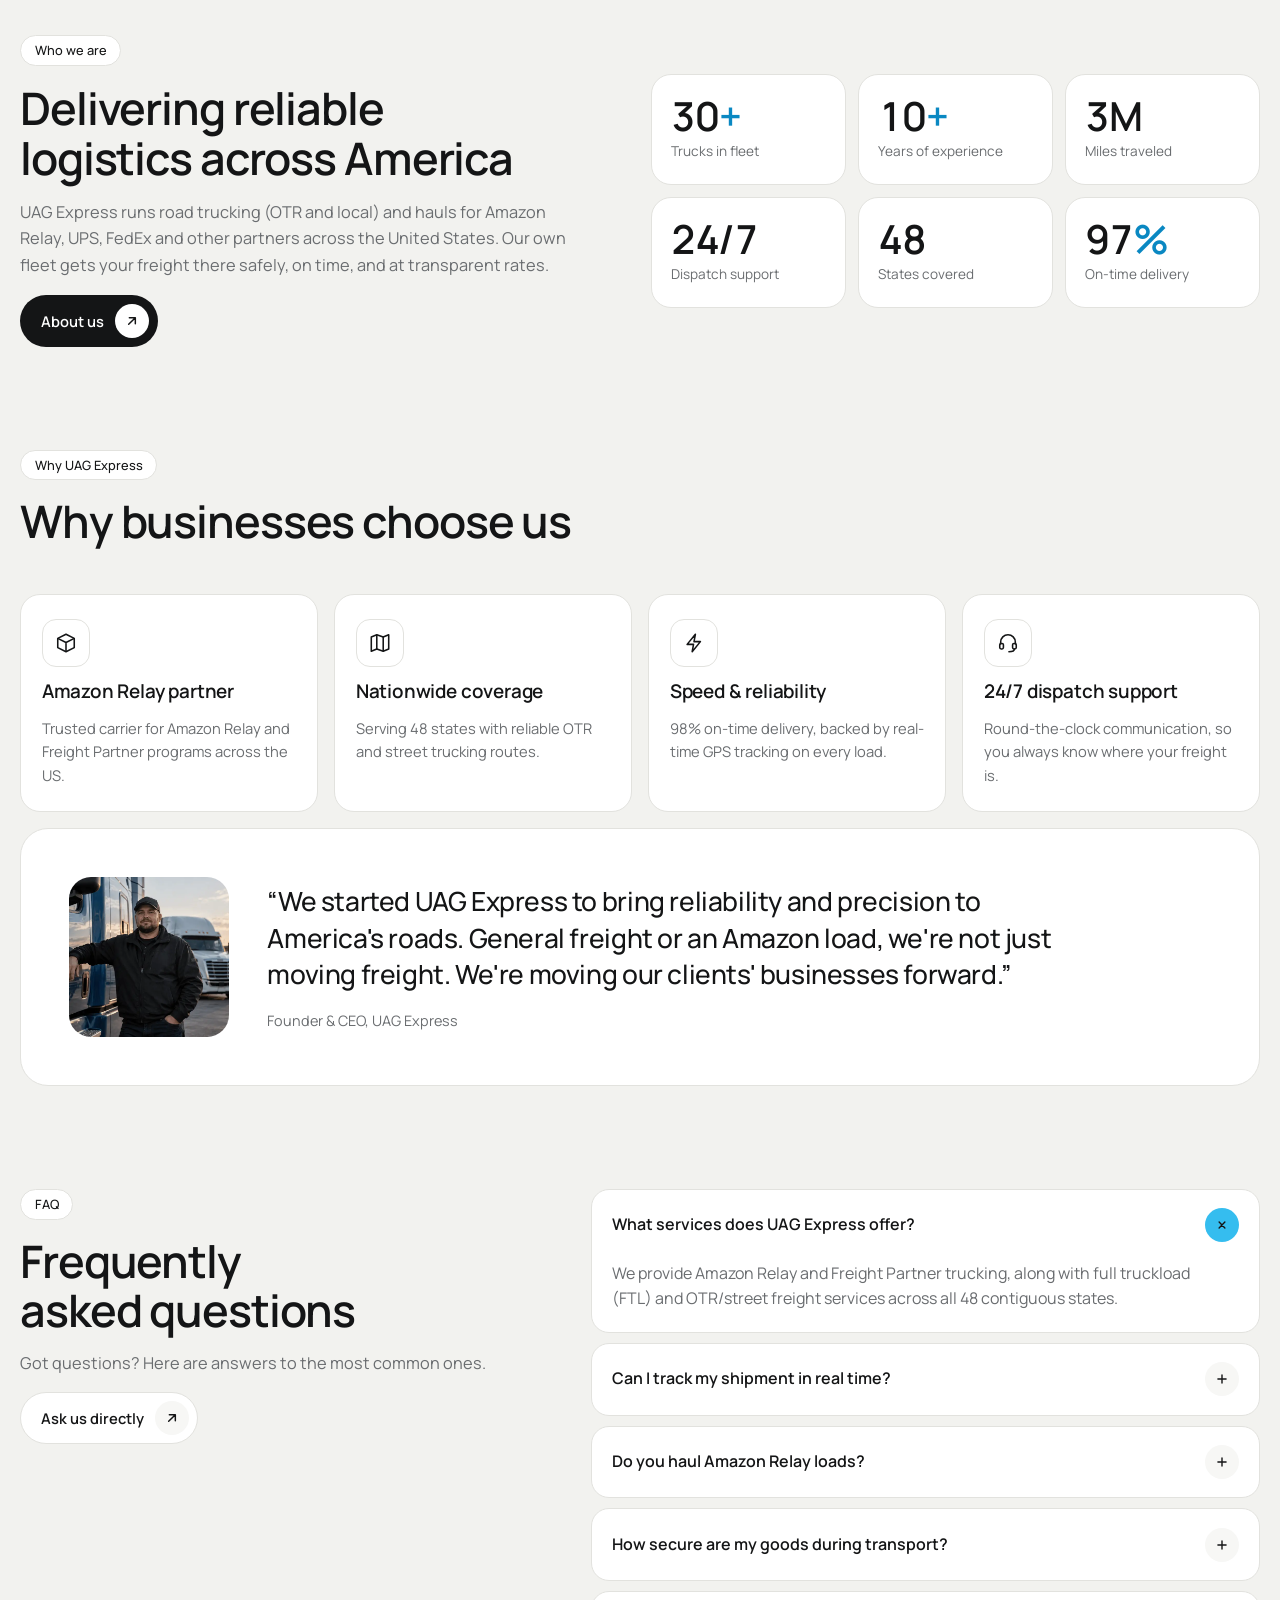
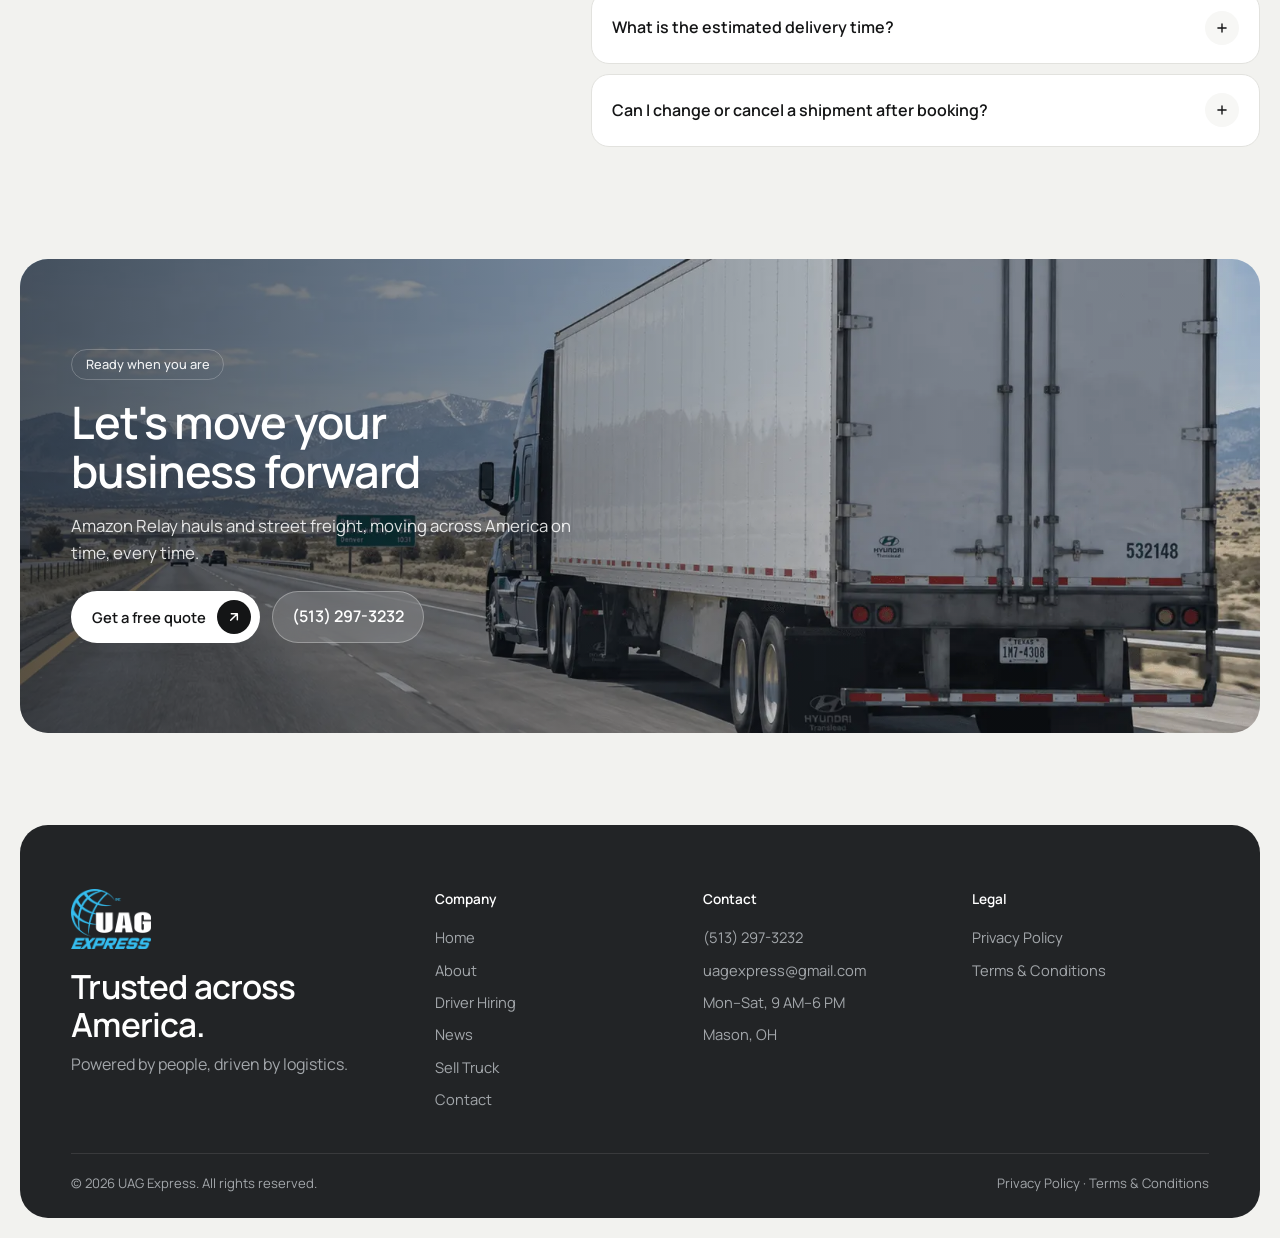
==== commit ccb7d90b: "Use real partner logos in Trusted by strip Co-Authored-By: Claude Opus 5.5 <noreply@anthropic.com>" ====
--- a/index.html
+++ b/index.html
@@ -20,7 +20,7 @@
 <link rel="preconnect" href="https://fonts.googleapis.com">
 <link rel="preconnect" href="https://fonts.gstatic.com" crossorigin>
 <link rel="stylesheet" href="https://fonts.googleapis.com/css2?family=Manrope:wght@400;500;600;700&display=swap">
-<link rel="stylesheet" href="css/style.css">
+<link rel="stylesheet" href="css/style.css?v=2">
 <script src="js/main.js" defer></script>
 <script type="application/ld+json">
 {"@context":"https://schema.org","@type":"LocalBusiness","name":"UAG Express","url":"https://uagexpress.com/","logo":"https://uagexpress.com/img/logo-navy.png","image":"https://uagexpress.com/img/og-image.jpg","description":"OTR, local and Amazon Relay trucking across 48 states with 24/7 dispatch.","telephone":"+1-513-297-3232","email":"uagexpress@gmail.com","address":{"@type":"PostalAddress","addressLocality":"Mason","addressRegion":"OH","addressCountry":"US"},"areaServed":"US","openingHoursSpecification":{"@type":"OpeningHoursSpecification","dayOfWeek":["Monday","Tuesday","Wednesday","Thursday","Friday","Saturday"],"opens":"09:00","closes":"18:00"}}
@@ -138,7 +138,7 @@
         <div class="mini"><span class="ibox"><svg><use href="#i-clock"/></svg></span><div><b>Safe, on-time delivery</b><span>Experienced drivers on proven routes.</span></div></div>
       </div>
     </div>
-    <div class="partners"><small>Trusted by</small><span>Amazon Relay</span><span>FedEx</span><span>UPS</span><span>USPS</span><span>J.B. Hunt</span><span>Schneider</span></div>
+    <div class="partners"><small>Trusted by</small><span class="plogo relay"><img src="img/partners/amazon.svg" alt="Amazon" width="603" height="182" loading="lazy"><b>Relay</b></span><span class="plogo"><img src="img/partners/fedex.svg" alt="FedEx" width="2420" height="690" loading="lazy"></span><span class="plogo ups"><img src="img/partners/ups.svg" alt="UPS" width="52" height="62" loading="lazy"></span><span class="plogo"><img src="img/partners/usps.svg" alt="USPS" width="180" height="28" loading="lazy"></span><span class="plogo"><img src="img/partners/jbhunt.svg" alt="J.B. Hunt" width="153" height="39" loading="lazy"></span><span class="plogo"><img src="img/partners/schneider.svg" alt="Schneider" width="40" height="8" loading="lazy"></span></div>
   </div>
 
   <section>
--- a/css/style.css
+++ b/css/style.css
@@ -353,3 +353,12 @@
 .prose .btn{text-decoration:none;color:#fff}
 .prose .updated{font-size:.88rem}
 .foot-bottom a:hover,.hero-foot small a:hover{color:#fff}
+
+/* partner logos */
+.partners .plogo{display:inline-flex;align-items:center;gap:.35em;filter:grayscale(1);opacity:.55;transition:filter .25s ease,opacity .25s ease}
+.partners .plogo:hover{filter:none;opacity:1}
+.partners .plogo img{display:block;height:26px;width:auto}
+.partners .plogo.ups img{height:36px}
+.partners .plogo.relay img{height:22px;margin-top:6px}
+.partners .plogo.relay b{font-weight:700;font-size:1.05rem;color:#232F3E;letter-spacing:-.01em}
+@media (max-width:640px){.partners .plogo img{height:20px}.partners .plogo.ups img{height:28px}.partners .plogo.relay img{height:17px}}
